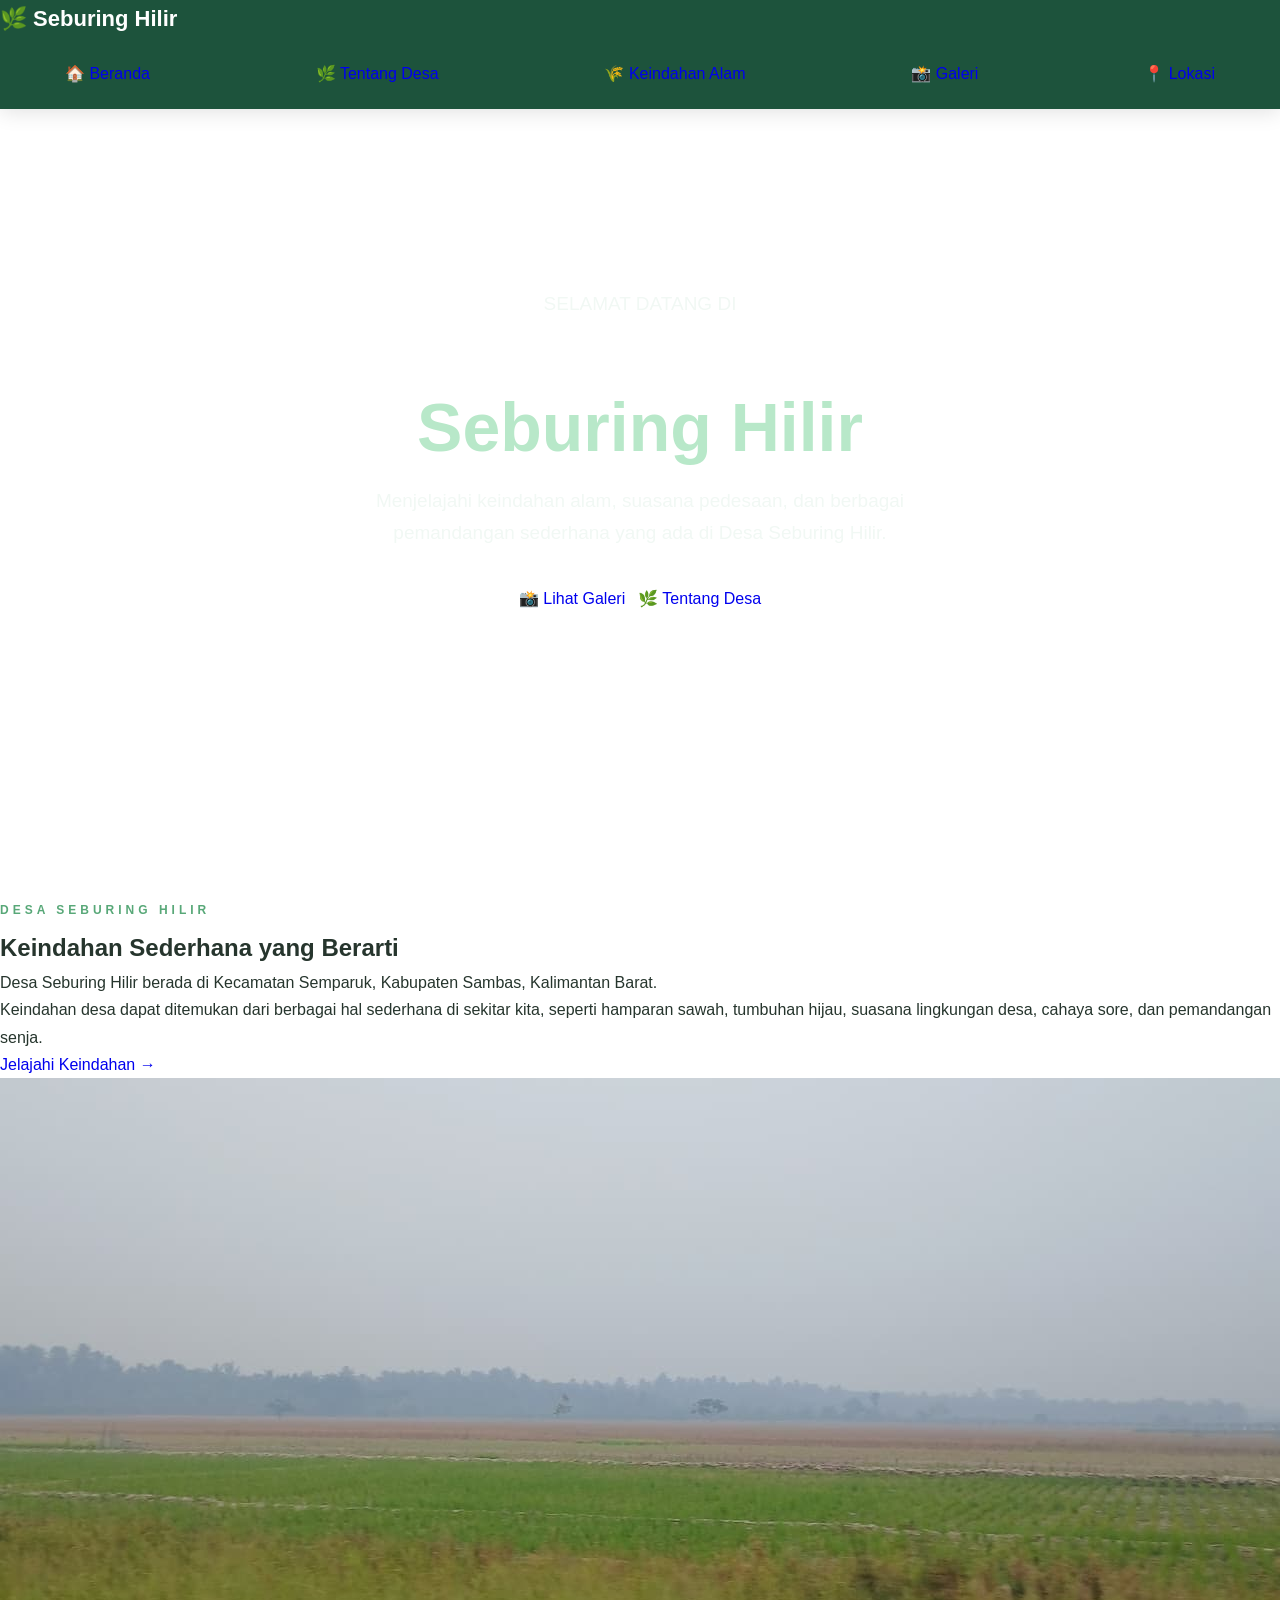
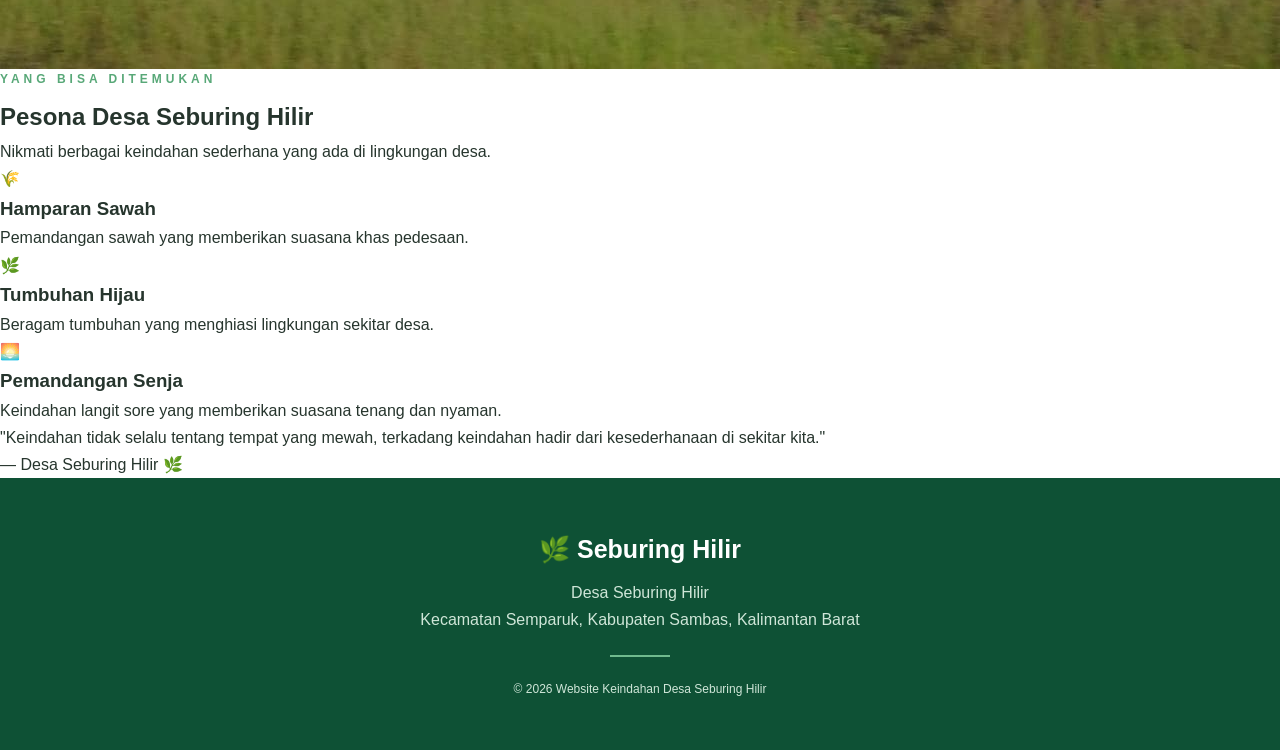
==== index.html @ 6e2d2d9e "websitedesa" ====
<!DOCTYPE html>
<html lang="id">
<head>
    <meta charset="UTF-8">
    <meta name="viewport" content="width=device-width, initial-scale=1.0">

    <title>Desa Seburing Hilir | Keindahan Desa</title>

    <!-- Menghubungkan CSS -->
    <link rel="stylesheet" href="style.css">
</head>

<body>

    <!-- ================= HEADER ================= -->
    <header class="header">

        <div class="logo">
            🌿 Seburing Hilir
        </div>

        <nav class="navbar">

            <a href="index.html" class="active">
                🏠 Beranda
            </a>

            <a href="tentang.html">
                🌿 Tentang Desa
            </a>

            <a href="alam.html">
                🌾 Keindahan Alam
            </a>

            <a href="galeri.html">
                📸 Galeri
            </a>

            <a href="lokasi.html">
                📍 Lokasi
            </a>

        </nav>

    </header>


    <!-- ================= HERO ================= -->
    <section class="hero">

        <div class="hero-content">

            <p class="hero-small">
                SELAMAT DATANG DI
            </p>

            <h1>
                Desa <span>Seburing Hilir</span>
            </h1>

            <p class="hero-description">
                Menjelajahi keindahan alam, suasana pedesaan,
                dan berbagai pemandangan sederhana yang ada
                di Desa Seburing Hilir.
            </p>

            <div class="hero-buttons">

                <a href="galeri.html" class="button">
                    📸 Lihat Galeri
                </a>

                <a href="tentang.html" class="button button-outline">
                    🌿 Tentang Desa
                </a>

            </div>

        </div>

    </section>


    <!-- ================= SAMBUTAN ================= -->
    <section class="intro">

        <div class="intro-text">

            <p class="small-title">
                DESA SEBURING HILIR
            </p>

            <h2>
                Keindahan Sederhana
                yang Berarti
            </h2>

            <p>
                Desa Seburing Hilir berada di Kecamatan Semparuk,
                Kabupaten Sambas, Kalimantan Barat.
            </p>

            <p>
                Keindahan desa dapat ditemukan dari berbagai
                hal sederhana di sekitar kita, seperti hamparan
                sawah, tumbuhan hijau, suasana lingkungan desa,
                cahaya sore, dan pemandangan senja.
            </p>

            <a href="alam.html" class="button green">
                Jelajahi Keindahan →
            </a>

        </div>


        <div class="intro-image">

            <img
                src="sawah.jpg"
                alt="Hamparan sawah Desa Seburing Hilir"
            >

        </div>

    </section>


    <!-- ================= KEUNGGULAN ================= -->
    <section class="features">

        <div class="section-title">

            <p class="small-title">
                YANG BISA DITEMUKAN
            </p>

            <h2>
                Pesona Desa Seburing Hilir
            </h2>

            <p>
                Nikmati berbagai keindahan sederhana
                yang ada di lingkungan desa.
            </p>

        </div>


        <div class="feature-container">

            <!-- Card 1 -->
            <div class="feature-card">

                <div class="feature-icon">
                    🌾
                </div>

                <h3>
                    Hamparan Sawah
                </h3>

                <p>
                    Pemandangan sawah yang memberikan
                    suasana khas pedesaan.
                </p>

            </div>


            <!-- Card 2 -->
            <div class="feature-card">

                <div class="feature-icon">
                    🌿
                </div>

                <h3>
                    Tumbuhan Hijau
                </h3>

                <p>
                    Beragam tumbuhan yang menghiasi
                    lingkungan sekitar desa.
                </p>

            </div>


            <!-- Card 3 -->
            <div class="feature-card">

                <div class="feature-icon">
                    🌅
                </div>

                <h3>
                    Pemandangan Senja
                </h3>

                <p>
                    Keindahan langit sore yang memberikan
                    suasana tenang dan nyaman.
                </p>

            </div>

        </div>

    </section>


    <!-- ================= AJAKAN ================= -->
    <section class="quote">

        <div class="quote-content">

            <p>
                "Keindahan tidak selalu tentang tempat yang
                mewah, terkadang keindahan hadir dari
                kesederhanaan di sekitar kita."
            </p>

            <span>
                — Desa Seburing Hilir 🌿
            </span>

        </div>

    </section>


    <!-- ================= FOOTER ================= -->
    <footer class="footer">

        <div class="footer-logo">
            🌿 Seburing Hilir
        </div>

        <p>
            Desa Seburing Hilir
        </p>

        <p>
            Kecamatan Semparuk, Kabupaten Sambas,
            Kalimantan Barat
        </p>

        <div class="footer-line"></div>

        <p class="copyright">
            © 2026 Website Keindahan Desa Seburing Hilir
        </p>

    </footer>


    <!-- Menghubungkan JavaScript -->
    <script src="script.js"></script>

</body>
</html>
---- style.css ----
/* =====================================================
   RESET
===================================================== */

* {
    margin: 0;
    padding: 0;
    box-sizing: border-box;
    scroll-behavior: smooth;
}


body {
    font-family:
        Arial,
        Helvetica,
        sans-serif;

    color: #26352d;

    background: #ffffff;

    line-height: 1.7;
}


img {
    display: block;
    width: 100%;
}


a {
    text-decoration: none;
}


button {
    font-family: inherit;
}


/* =====================================================
   NAVBAR
===================================================== */

header {
    position: fixed;

    top: 0;
    left: 0;

    width: 100%;

    z-index: 1000;

    background:
        rgba(15, 73, 48, 0.94);

    backdrop-filter: blur(10px);

    box-shadow:
        0 3px 20px rgba(0, 0, 0, 0.12);
}


.navbar {
    max-width: 1200px;

    margin: auto;

    min-height: 72px;

    padding: 10px 25px;

    display: flex;

    align-items: center;

    justify-content: space-between;

    gap: 20px;
}


.logo {
    color: white;

    font-size: 22px;

    font-weight: bold;

    white-space: nowrap;
}


.nav-menu {
    list-style: none;

    display: flex;

    align-items: center;

    justify-content: center;

    gap: 3px;
}


.nav-menu a {
    display: block;

    color: white;

    padding: 9px 11px;

    border-radius: 25px;

    font-size: 13px;

    font-weight: bold;

    transition: 0.3s;
}


.nav-menu a:hover {
    background:
        rgba(255, 255, 255, 0.14);

    color: #c9f5d8;

    transform: translateY(-2px);
}


.menu-toggle {
    display: none;

    border: none;

    background: transparent;

    color: white;

    font-size: 28px;

    cursor: pointer;
}


/* =====================================================
   HERO
===================================================== */

.hero {
    min-height: 100vh;

    position: relative;

    display: flex;

    align-items: center;

    justify-content: center;

    text-align: center;

    color: white;

    background-image:
        url("images/sawah.jpg");

    background-size: cover;

    background-position: center;
}


.hero-overlay {
    position: absolute;

    inset: 0;

    background:
        linear-gradient(
            135deg,
            rgba(4, 49, 31, 0.68),
            rgba(8, 70, 45, 0.32),
            rgba(0, 0, 0, 0.55)
        );
}


.hero-content {
    position: relative;

    z-index: 2;

    max-width: 850px;

    padding: 30px;
}


.welcome-badge {
    display: inline-block;

    padding: 8px 18px;

    border: 1px solid
        rgba(255,255,255,0.45);

    border-radius: 30px;

    background:
        rgba(255,255,255,0.1);

    backdrop-filter: blur(5px);

    letter-spacing: 3px;

    font-size: 12px;

    margin-bottom: 20px;
}


.hero h1 {
    font-size: 68px;

    line-height: 1.05;

    margin-bottom: 22px;
}


.hero h1 span {
    display: block;

    color: #b8e8c9;
}


.hero-content > p {
    max-width: 650px;

    margin: auto;

    font-size: 19px;

    color: #f1f8f4;
}


.hero-buttons {
    margin-top: 35px;

    display: flex;

    justify-content: center;

    gap: 13px;

    flex-wrap: wrap;
}


.main-button,
.outline-button {
    padding: 14px 25px;

    border-radius: 30px;

    font-weight: bold;

    transition: 0.3s;
}


.main-button {
    background: white;

    color: #176b45;
}


.outline-button {
    color: white;

    border: 1px solid
        rgba(255,255,255,0.7);
}


.main-button:hover,
.outline-button:hover {
    transform: translateY(-4px);

    box-shadow:
        0 10px 25px
        rgba(0,0,0,0.2);
}


.outline-button:hover {
    background:
        rgba(255,255,255,0.13);
}


.scroll-down {
    position: absolute;

    bottom: 25px;

    left: 50%;

    transform: translateX(-50%);

    z-index: 2;

    display: flex;

    flex-direction: column;

    align-items: center;

    gap: 3px;

    font-size: 12px;

    opacity: 0.8;
}


/* =====================================================
   SECTION
===================================================== */

.section {
    max-width: 1150px;

    margin: auto;

    padding: 100px 25px;
}


.section-heading {
    text-align: center;

    margin-bottom: 55px;
}


.small-title {
    color: #58a878;

    font-size: 12px;

    font-weight: bold;

    letter-spacing: 4px;

    margin-bottom: 8px;
}


.section-heading h2 {
    color: #176b45;

    font-size: 38px;

    line-height: 1.25;
}


.line {
    width: 65px;

    height: 4px;

    margin: 17px auto 0;

    border-radius: 20px;

    background:
        linear-gradient(
            90deg,
            #176b45,
            #7bc999
        );
}


/* =====================================================
   TENTANG
===================================================== */

.about-container {
    display: grid;

    grid-template-columns: 1fr 1fr;

    gap: 60px;

    align-items: center;
}


.about-photo {
    position: relative;

    overflow: hidden;

    border-radius: 25px;

    box-shadow:
        0 20px 45px
        rgba(0,0,0,0.13);
}


.about-photo img {
    height: 430px;

    object-fit: cover;

    transition: 0.6s;
}


.about-photo:hover img {
    transform: scale(1.05);
}


.photo-label {
    position: absolute;

    bottom: 18px;

    left: 18px;

    right: 18px;

    display: flex;

    align-items: center;

    gap: 12px;

    padding: 13px 17px;

    color: white;

    background:
        rgba(15, 73, 48, 0.85);

    backdrop-filter: blur(8px);

    border-radius: 15px;
}


.photo-label span {
    font-size: 25px;
}


.photo-label strong,
.photo-label small {
    display: block;
}


.photo-label small {
    opacity: 0.75;

    font-size: 12px;
}


.number {
    color: #76b991;

    font-size: 13px;

    letter-spacing: 3px;

    font-weight: bold;
}


.about-text h3 {
    color: #176b45;

    font-size: 30px;

    margin: 7px 0 17px;
}


.about-text > p {
    color: #59665e;

    margin-bottom: 14px;
}


.about-stats {
    display: flex;

    gap: 12px;

    margin-top: 25px;
}


.stat {
    flex: 1;

    padding: 17px 10px;

    text-align: center;

    background: #eef8f1;

    border-radius: 15px;
}


.stat strong {
    display: block;

    font-size: 25px;
}


.stat span {
    color: #176b45;

    font-size: 12px;

    font-weight: bold;
}


/* =====================================================
   ALAM
===================================================== */

.nature-section {
    max-width: none;

    background:
        linear-gradient(
            180deg,
            #f2f9f4,
            #eaf5ee
        );
}


.nature-section .section-heading,
.nature-grid {
    max-width: 1150px;

    margin-left: auto;

    margin-right: auto;
}


.nature-grid {
    display: grid;

    grid-template-columns:
        repeat(3, 1fr);

    gap: 25px;
}


.nature-card {
    overflow: hidden;

    background: white;

    border-radius: 22px;

    box-shadow:
        0 10px 30px
        rgba(0,0,0,0.07);

    transition: 0.35s;
}


.nature-card:hover {
    transform: translateY(-8px);

    box-shadow:
        0 18px 35px
        rgba(0,0,0,0.12);
}


.nature-image {
    height: 270px;

    position: relative;

    overflow: hidden;
}


.nature-image img {
    height: 100%;

    object-fit: cover;

    transition: 0.6s;
}


.nature-card:hover
.nature-image img {
    transform: scale(1.08);
}


.card-number {
    position: absolute;

    top: 15px;

    right: 15px;

    width: 42px;

    height: 42px;

    display: flex;

    align-items: center;

    justify-content: center;

    border-radius: 50%;

    color: #176b45;

    background:
        rgba(255,255,255,0.92);

    font-size: 12px;

    font-weight: bold;
}


.nature-content {
    padding: 23px;
}


.nature-content > span {
    color: #6bad83;

    font-size: 11px;

    font-weight: bold;

    letter-spacing: 2px;
}


.nature-content h3 {
    color: #176b45;

    font-size: 22px;

    margin: 4px 0 8px;
}


.nature-content p {
    color: #647169;

    font-size: 14px;
}


/* =====================================================
   KEHIDUPAN
===================================================== */

.life-container {
    display: grid;

    grid-template-columns: 1fr 1fr;

    gap: 60px;

    align-items: center;
}


.life-text h3 {
    color: #176b45;

    font-size: 30px;

    margin: 7px 0 17px;
}


.life-text > p {
    color: #59665e;

    margin-bottom: 14px;
}


.life-photo {
    position: relative;

    overflow: hidden;

    border-radius: 25px;

    box-shadow:
        0 20px 45px
        rgba(0,0,0,0.13);
}


.life-photo img {
    height: 440px;

    object-fit: cover;

    transition: 0.6s;
}


.life-photo:hover img {
    transform: scale(1.05);
}


.life-photo-caption {
    position: absolute;

    bottom: 15px;

    left: 15px;

    right: 15px;

    display: flex;

    align-items: center;

    gap: 10px;

    padding: 13px;

    color: white;

    background:
        rgba(10,55,36,0.84);

    backdrop-filter: blur(7px);

    border-radius: 15px;
}


.life-photo-caption span {
    font-size: 24px;
}


.life-photo-caption strong,
.life-photo-caption small {
    display: block;
}


.life-photo-caption small {
    font-size: 11px;

    opacity: 0.75;
}


.quote-box {
    display: flex;

    gap: 13px;

    margin-top: 27px;

    padding: 20px;

    background: #eef8f1;

    border-left: 5px solid #55a376;

    border-radius: 12px;
}


.quote-icon {
    color: #55a376;

    font-size: 45px;

    line-height: 0.7;
}


.quote-box p {
    font-style: italic;

    color: #536159;
}


/* =====================================================
   GALERI
===================================================== */

.gallery-section {
    max-width: none;

    background: #f7faf8;
}


.gallery-section .section-heading,
.gallery-grid,
.gallery-intro,
.gallery-hint {
    max-width: 1150px;

    margin-left: auto;

    margin-right: auto;
}


.gallery-intro {
    max-width: 650px;

    margin-top: -25px;

    margin-bottom: 38px;

    text-align: center;

    color: #68746d;
}


.gallery-grid {
    display: grid;

    grid-template-columns:
        repeat(4, 1fr);

    grid-template-rows:
        260px 260px;

    gap: 14px;
}


.gallery-item {
    position: relative;

    overflow: hidden;

    border-radius: 18px;

    cursor: pointer;

    background: #ddd;
}


.gallery-main {
    grid-column: span 2;

    grid-row: span 2;
}


.gallery-wide {
    grid-column: span 2;
}


.gallery-item img {
    width: 100%;

    height: 100%;

    object-fit: cover;

    transition: 0.6s;
}


.gallery-item:hover img {
    transform: scale(1.08);
}


.gallery-overlay {
    position: absolute;

    inset: 0;

    padding: 20px;

    display: flex;

    align-items: flex-end;

    justify-content: space-between;

    color: white;

    background:
        linear-gradient(
            transparent 35%,
            rgba(0,0,0,0.78)
        );
}


.gallery-overlay span {
    font-size: 11px;

    letter-spacing: 3px;
}


.gallery-overlay h3 {
    font-size: 20px;

    margin: 2px 0;
}


.gallery-overlay p {
    font-size: 11px;

    opacity: 0.8;
}


.gallery-overlay button {
    width: 43px;

    height: 43px;

    border: none;

    border-radius: 50%;

    color: #176b45;

    background: white;

    font-size: 22px;

    cursor: pointer;

    transition: 0.3s;
}


.gallery-item:hover
.gallery-overlay button {
    transform: rotate(45deg);
}


.gallery-hint {
    margin-top: 20px;

    text-align: center;

    color: #758078;

    font-size: 12px;
}


/* =====================================================
   MODAL GALERI
===================================================== */

.modal {
    position: fixed;

    inset: 0;

    z-index: 3000;

    display: none;

    align-items: center;

    justify-content: center;

    padding: 25px;

    background:
        rgba(0,0,0,0.92);
}


.modal.show {
    display: flex;
}


.modal-inner {
    width: 90%;

    max-width: 900px;

    text-align: center;
}


.modal-inner img {
    width: auto;

    max-width: 100%;

    max-height: 70vh;

    margin: auto;

    object-fit: contain;

    border-radius: 10px;
}


.modal-info {
    color: white;

    margin-top: 15px;
}


.modal-info > span {
    color: #82c59d;

    font-size: 11px;

    letter-spacing: 4px;
}


.modal-info h3 {
    font-size: 24px;

    margin: 3px 0;
}


.modal-info p {
    color: #c7c7c7;

    font-size: 13px;
}


.modal-close,
.modal-arrow {
    position: absolute;

    border: none;

    color: white;

    background:
        rgba(255,255,255,0.12);

    cursor: pointer;

    transition: 0.3s;
}


.modal-close:hover,
.modal-arrow:hover {
    background:
        rgba(255,255,255,0.25);
}


.modal-close {
    top: 20px;

    right: 25px;

    width: 45px;

    height: 45px;

    border-radius: 50%;

    font-size: 30px;
}


.modal-arrow {
    top: 50%;

    transform: translateY(-50%);

    width: 52px;

    height: 52px;

    border-radius: 50%;

    font-size: 40px;
}


.modal-left {
    left: 25px;
}


.modal-right {
    right: 25px;
}


/* =====================================================
   LOKASI
===================================================== */

.location-section {
    max-width: none;

    background:
        linear-gradient(
            135deg,
            #edf8f1,
            #e4f3ea
        );
}


.location-section .section-heading {
    max-width: 1150px;

    margin-left: auto;

    margin-right: auto;
}


.location-container {
    max-width: 1150px;

    margin: auto;

    display: grid;

    grid-template-columns:
        0.85fr 1.15fr;

    gap: 25px;

    padding: 25px;

    background: white;

    border-radius: 25px;

    box-shadow:
        0 15px 40px
        rgba(0,0,0,0.08);
}


.location-info {
    padding: 25px;

    display: flex;

    flex-direction: column;

    justify-content: center;
}


.location-icon {
    width: 65px;

    height: 65px;

    display: flex;

    align-items: center;

    justify-content: center;

    background: #e2f4e9;

    border-radius: 50%;

    font-size: 30px;

    margin-bottom: 18px;
}


.location-label {
    color: #6aab82;

    font-size: 11px;

    letter-spacing: 3px;

    font-weight: bold;
}


.location-info h3 {
    color: #176b45;

    font-size: 30px;

    margin: 5px 0 10px;
}


.location-info > p {
    color: #5d6962;

    margin-bottom: 20px;
}


.address-box {
    padding: 17px;

    background: #f4faf6;

    border-radius: 13px;

    margin-bottom: 20px;
}


.address-box > div {
    margin-bottom: 10px;
}


.address-box > div:last-child {
    margin-bottom: 0;
}


.address-box strong {
    color: #176b45;

    font-size: 13px;
}


.address-box p {
    font-size: 13px;

    color: #626e66;
}


.map-button {
    display: inline-block;

    width: fit-content;

    padding: 13px 22px;

    border-radius: 28px;

    color: white;

    background: #176b45;

    font-weight: bold;

    transition: 0.3s;
}


.map-button:hover {
    background: #23804e;

    transform: translateY(-3px);

    box-shadow:
        0 8px 18px
        rgba(23,107,69,0.2);
}


.map {
    min-height: 430px;

    overflow: hidden;

    border-radius: 18px;
}


.map iframe {
    width: 100%;

    height: 100%;

    min-height: 430px;

    border: 0;
}


/* =====================================================
   FOOTER
===================================================== */

footer {
    padding: 50px 25px;

    text-align: center;

    color: white;

    background: #0e5135;
}


.footer-logo {
    font-size: 25px;

    font-weight: bold;

    margin-bottom: 8px;
}


footer > p {
    color: #cfe6d8;
}


.footer-line {
    width: 60px;

    height: 2px;

    margin: 22px auto;

    background: #70ba8e;
}


.footer-location {
    color: #cfe6d8;

    font-size: 13px;

    margin-bottom: 12px;
}


.copyright {
    font-size: 12px;
}


.school {
    font-size: 11px;

    margin-top: 3px;
}


/* =====================================================
   BACK TO TOP
===================================================== */

#topButton {
    position: fixed;

    right: 20px;

    bottom: 20px;

    z-index: 900;

    width: 45px;

    height: 45px;

    border: none;

    border-radius: 50%;

    color: white;

    background: #176b45;

    font-size: 22px;

    cursor: pointer;

    opacity: 0;

    visibility: hidden;

    transform: translateY(20px);

    transition: 0.3s;

    box-shadow:
        0 5px 15px
        rgba(0,0,0,0.2);
}


#topButton.show {
    opacity: 1;

    visibility: visible;

    transform: translateY(0);
}


#topButton:hover {
    transform: translateY(-4px);
}


/* =====================================================
   RESPONSIVE TABLET
===================================================== */

@media (max-width: 1000px) {

    .nav-menu a {
        font-size: 11px;

        padding: 8px 7px;
    }


    .hero h1 {
        font-size: 55px;
    }


    .gallery-grid {
        grid-template-columns:
            repeat(2, 1fr);

        grid-template-rows:
            repeat(3, 250px);
    }


    .gallery-main {
        grid-column: span 2;

        grid-row: span 1;
    }


    .gallery-wide {
        grid-column: span 2;
    }

}


/* =====================================================
   RESPONSIVE HP
===================================================== */

@media (max-width: 760px) {

    header {
        position: fixed;
    }


    .navbar {
        min-height: 65px;

        padding: 10px 18px;
    }


    .logo {
        font-size: 19px;
    }


    .menu-toggle {
        display: block;
    }


    .nav-menu {
        position: absolute;

        top: 65px;

        left: 0;

        width: 100%;

        display: none;

        flex-direction: column;

        align-items: stretch;

        padding: 10px 15px 15px;

        background:
            rgba(15,73,48,0.98);
    }


    .nav-menu.active {
        display: flex;
    }


    .nav-menu a {
        text-align: center;

        padding: 11px;
    }


    .hero {
        min-height: 90vh;
    }


    .hero h1 {
        font-size: 43px;
    }


    .hero-content > p {
        font-size: 16px;
    }


    .section {
        padding: 75px 18px;
    }


    .section-heading h2 {
        font-size: 29px;
    }


    .about-container,
    .life-container {
        grid-template-columns: 1fr;

        gap: 30px;
    }


    .about-photo img {
        height: 330px;
    }


    .life-photo img {
        height: 350px;
    }


    .nature-grid {
        grid-template-columns: 1fr;
    }


    .gallery-grid {
        grid-template-columns: 1fr;

        grid-template-rows:
            repeat(5, 280px);
    }


    .gallery-main,
    .gallery-wide {
        grid-column: span 1;

        grid-row: span 1;
    }


    .location-container {
        grid-template-columns: 1fr;

        padding: 15px;
    }


    .location-info {
        padding: 15px;
    }


    .map,
    .map iframe {
        min-height: 320px;
    }


    .modal-arrow {
        width: 43px;

        height: 43px;

        font-size: 32px;
    }


    .modal-left {
        left: 8px;
    }


    .modal-right {
        right: 8px;
    }


    .modal-inner {
        width: 82%;
    }


    .about-stats {
        flex-direction: column;
    }

}


/* =====================================================
   HP KECIL
===================================================== */

@media (max-width: 450px) {

    .hero h1 {
        font-size: 36px;
    }


    .welcome-badge {
        font-size: 10px;

        letter-spacing: 2px;
    }


    .hero-buttons {
        flex-direction: column;

        align-items: center;
    }


    .main-button,
    .outline-button {
        width: 220px;
    }


    .gallery-grid {
        grid-template-rows:
            repeat(5, 250px);
    }

}
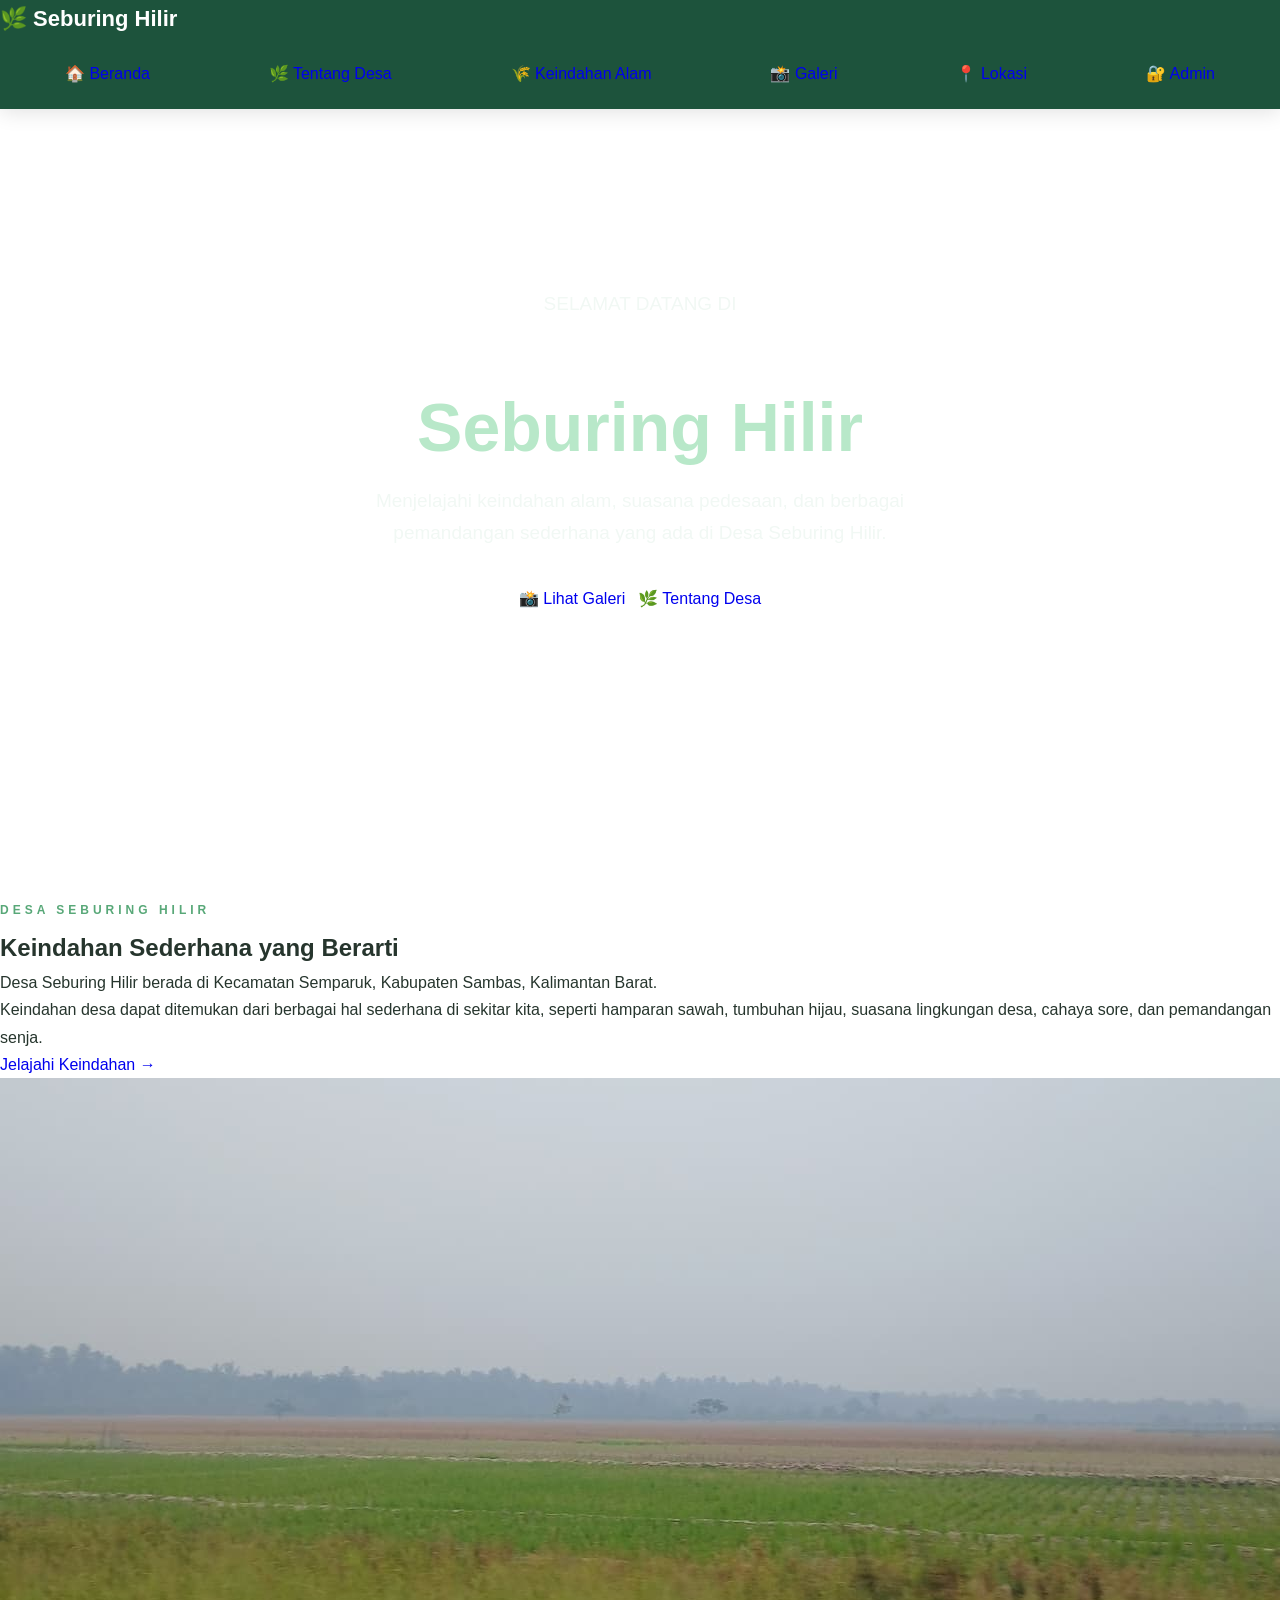
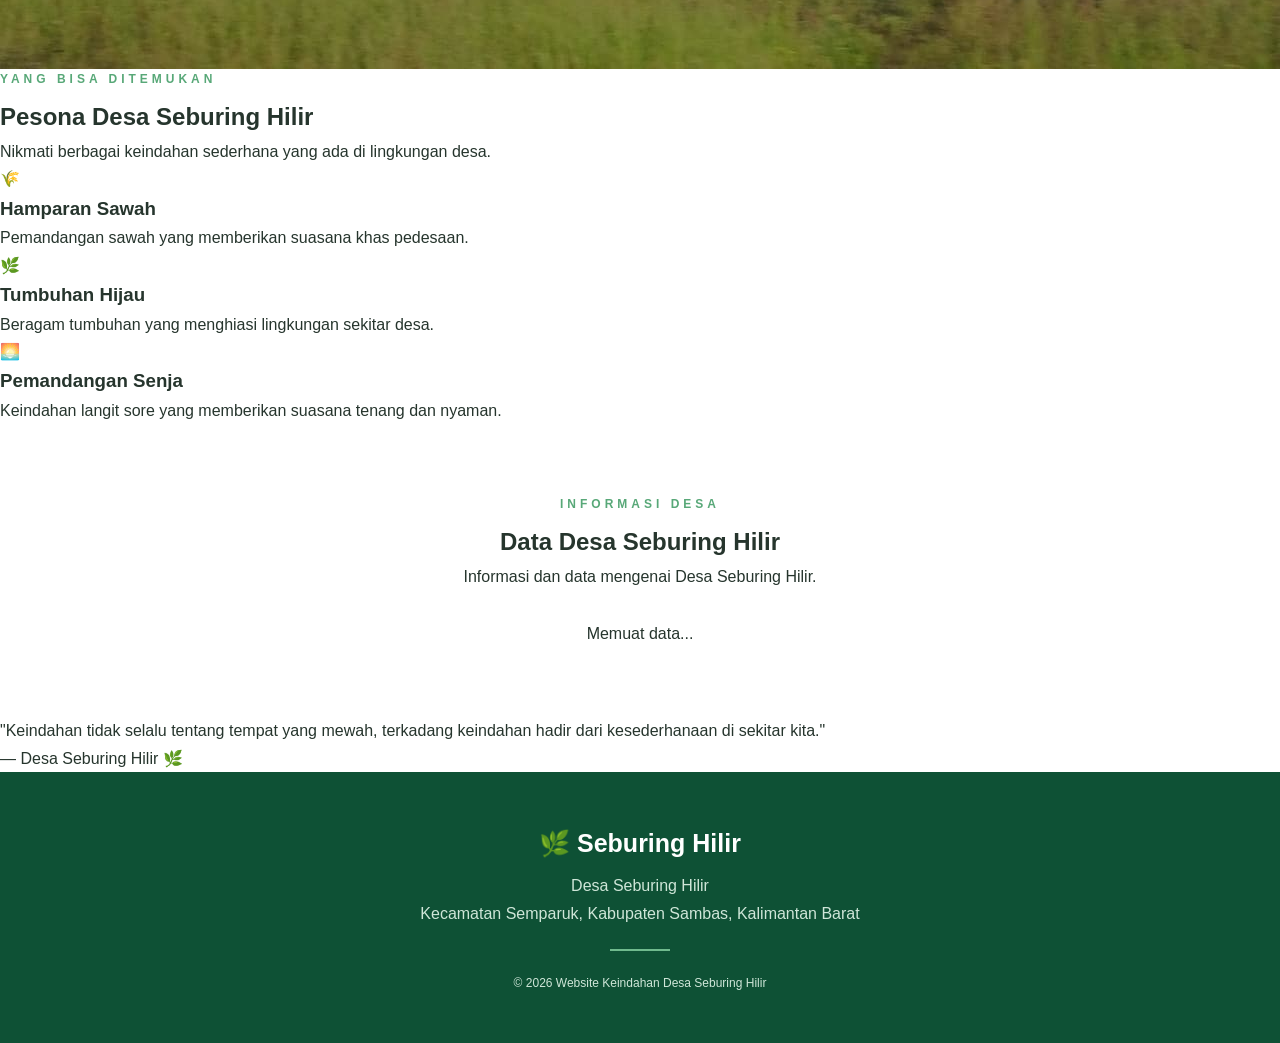
==== commit 2f61f649: "Refactor index.html structure and add admin link" ====
--- a/index.html
+++ b/index.html
@@ -1,263 +1,290 @@
-<!DOCTYPE html>
-<html lang="id">
+<!DOCTYPE html><html lang="id">
 <head>
     <meta charset="UTF-8">
-    <meta name="viewport" content="width=device-width, initial-scale=1.0">
-
-    <title>Desa Seburing Hilir | Keindahan Desa</title>
-
-    <!-- Menghubungkan CSS -->
-    <link rel="stylesheet" href="style.css">
-</head>
-
-<body>
-
-    <!-- ================= HEADER ================= -->
-    <header class="header">
-
-        <div class="logo">
-            🌿 Seburing Hilir
-        </div>
-
-        <nav class="navbar">
-
-            <a href="index.html" class="active">
-                🏠 Beranda
+    <meta name="viewport" content="width=device-width, initial-scale=1.0"><title>Desa Seburing Hilir | Keindahan Desa</title>
+
+<!-- Menghubungkan CSS -->
+<link rel="stylesheet" href="style.css">
+
+</head><body><!-- ================= HEADER ================= -->
+<header class="header">
+
+    <div class="logo">
+        🌿 Seburing Hilir
+    </div>
+
+    <nav class="navbar">
+
+        <a href="index.html" class="active">
+            🏠 Beranda
+        </a>
+
+        <a href="tentang.html">
+            🌿 Tentang Desa
+        </a>
+
+        <a href="alam.html">
+            🌾 Keindahan Alam
+        </a>
+
+        <a href="galeri.html">
+            📸 Galeri
+        </a>
+
+        <a href="lokasi.html">
+            📍 Lokasi
+        </a>
+
+        <!-- MENU ADMIN -->
+        <a href="login.html">
+            🔐 Admin
+        </a>
+
+    </nav>
+
+</header>
+
+
+<!-- ================= HERO ================= -->
+<section class="hero">
+
+    <div class="hero-content">
+
+        <p class="hero-small">
+            SELAMAT DATANG DI
+        </p>
+
+        <h1>
+            Desa <span>Seburing Hilir</span>
+        </h1>
+
+        <p class="hero-description">
+            Menjelajahi keindahan alam, suasana pedesaan,
+            dan berbagai pemandangan sederhana yang ada
+            di Desa Seburing Hilir.
+        </p>
+
+        <div class="hero-buttons">
+
+            <a href="galeri.html" class="button">
+                📸 Lihat Galeri
             </a>
 
-            <a href="tentang.html">
+            <a href="tentang.html" class="button button-outline">
                 🌿 Tentang Desa
             </a>
 
-            <a href="alam.html">
-                🌾 Keindahan Alam
-            </a>
-
-            <a href="galeri.html">
-                📸 Galeri
-            </a>
-
-            <a href="lokasi.html">
-                📍 Lokasi
-            </a>
-
-        </nav>
-
-    </header>
-
-
-    <!-- ================= HERO ================= -->
-    <section class="hero">
-
-        <div class="hero-content">
-
-            <p class="hero-small">
-                SELAMAT DATANG DI
+        </div>
+
+    </div>
+
+</section>
+
+
+<!-- ================= SAMBUTAN ================= -->
+<section class="intro">
+
+    <div class="intro-text">
+
+        <p class="small-title">
+            DESA SEBURING HILIR
+        </p>
+
+        <h2>
+            Keindahan Sederhana
+            yang Berarti
+        </h2>
+
+        <p>
+            Desa Seburing Hilir berada di Kecamatan Semparuk,
+            Kabupaten Sambas, Kalimantan Barat.
+        </p>
+
+        <p>
+            Keindahan desa dapat ditemukan dari berbagai
+            hal sederhana di sekitar kita, seperti hamparan
+            sawah, tumbuhan hijau, suasana lingkungan desa,
+            cahaya sore, dan pemandangan senja.
+        </p>
+
+        <a href="alam.html" class="button green">
+            Jelajahi Keindahan →
+        </a>
+
+    </div>
+
+
+    <div class="intro-image">
+
+        <img
+            src="sawah.jpg"
+            alt="Hamparan sawah Desa Seburing Hilir"
+        >
+
+    </div>
+
+</section>
+
+
+<!-- ================= KEUNGGULAN ================= -->
+<section class="features">
+
+    <div class="section-title">
+
+        <p class="small-title">
+            YANG BISA DITEMUKAN
+        </p>
+
+        <h2>
+            Pesona Desa Seburing Hilir
+        </h2>
+
+        <p>
+            Nikmati berbagai keindahan sederhana
+            yang ada di lingkungan desa.
+        </p>
+
+    </div>
+
+
+    <div class="feature-container">
+
+        <!-- Card 1 -->
+        <div class="feature-card">
+
+            <div class="feature-icon">
+                🌾
+            </div>
+
+            <h3>
+                Hamparan Sawah
+            </h3>
+
+            <p>
+                Pemandangan sawah yang memberikan
+                suasana khas pedesaan.
             </p>
 
-            <h1>
-                Desa <span>Seburing Hilir</span>
-            </h1>
-
-            <p class="hero-description">
-                Menjelajahi keindahan alam, suasana pedesaan,
-                dan berbagai pemandangan sederhana yang ada
-                di Desa Seburing Hilir.
+        </div>
+
+
+        <!-- Card 2 -->
+        <div class="feature-card">
+
+            <div class="feature-icon">
+                🌿
+            </div>
+
+            <h3>
+                Tumbuhan Hijau
+            </h3>
+
+            <p>
+                Beragam tumbuhan yang menghiasi
+                lingkungan sekitar desa.
             </p>
 
-            <div class="hero-buttons">
-
-                <a href="galeri.html" class="button">
-                    📸 Lihat Galeri
-                </a>
-
-                <a href="tentang.html" class="button button-outline">
-                    🌿 Tentang Desa
-                </a>
-
+        </div>
+
+
+        <!-- Card 3 -->
+        <div class="feature-card">
+
+            <div class="feature-icon">
+                🌅
             </div>
 
-        </div>
-
-    </section>
-
-
-    <!-- ================= SAMBUTAN ================= -->
-    <section class="intro">
-
-        <div class="intro-text">
-
-            <p class="small-title">
-                DESA SEBURING HILIR
+            <h3>
+                Pemandangan Senja
+            </h3>
+
+            <p>
+                Keindahan langit sore yang memberikan
+                suasana tenang dan nyaman.
             </p>
 
-            <h2>
-                Keindahan Sederhana
-                yang Berarti
-            </h2>
-
-            <p>
-                Desa Seburing Hilir berada di Kecamatan Semparuk,
-                Kabupaten Sambas, Kalimantan Barat.
-            </p>
-
-            <p>
-                Keindahan desa dapat ditemukan dari berbagai
-                hal sederhana di sekitar kita, seperti hamparan
-                sawah, tumbuhan hijau, suasana lingkungan desa,
-                cahaya sore, dan pemandangan senja.
-            </p>
-
-            <a href="alam.html" class="button green">
-                Jelajahi Keindahan →
-            </a>
-
-        </div>
-
-
-        <div class="intro-image">
-
-            <img
-                src="sawah.jpg"
-                alt="Hamparan sawah Desa Seburing Hilir"
-            >
-
-        </div>
-
-    </section>
-
-
-    <!-- ================= KEUNGGULAN ================= -->
-    <section class="features">
-
-        <div class="section-title">
-
-            <p class="small-title">
-                YANG BISA DITEMUKAN
-            </p>
-
-            <h2>
-                Pesona Desa Seburing Hilir
-            </h2>
-
-            <p>
-                Nikmati berbagai keindahan sederhana
-                yang ada di lingkungan desa.
-            </p>
-
-        </div>
-
-
-        <div class="feature-container">
-
-            <!-- Card 1 -->
-            <div class="feature-card">
-
-                <div class="feature-icon">
-                    🌾
-                </div>
-
-                <h3>
-                    Hamparan Sawah
-                </h3>
-
-                <p>
-                    Pemandangan sawah yang memberikan
-                    suasana khas pedesaan.
-                </p>
-
-            </div>
-
-
-            <!-- Card 2 -->
-            <div class="feature-card">
-
-                <div class="feature-icon">
-                    🌿
-                </div>
-
-                <h3>
-                    Tumbuhan Hijau
-                </h3>
-
-                <p>
-                    Beragam tumbuhan yang menghiasi
-                    lingkungan sekitar desa.
-                </p>
-
-            </div>
-
-
-            <!-- Card 3 -->
-            <div class="feature-card">
-
-                <div class="feature-icon">
-                    🌅
-                </div>
-
-                <h3>
-                    Pemandangan Senja
-                </h3>
-
-                <p>
-                    Keindahan langit sore yang memberikan
-                    suasana tenang dan nyaman.
-                </p>
-
-            </div>
-
-        </div>
-
-    </section>
-
-
-    <!-- ================= AJAKAN ================= -->
-    <section class="quote">
-
-        <div class="quote-content">
-
-            <p>
-                "Keindahan tidak selalu tentang tempat yang
-                mewah, terkadang keindahan hadir dari
-                kesederhanaan di sekitar kita."
-            </p>
-
-            <span>
-                — Desa Seburing Hilir 🌿
-            </span>
-
-        </div>
-
-    </section>
-
-
-    <!-- ================= FOOTER ================= -->
-    <footer class="footer">
-
-        <div class="footer-logo">
-            🌿 Seburing Hilir
-        </div>
-
-        <p>
-            Desa Seburing Hilir
-        </p>
-
-        <p>
-            Kecamatan Semparuk, Kabupaten Sambas,
-            Kalimantan Barat
-        </p>
-
-        <div class="footer-line"></div>
-
-        <p class="copyright">
-            © 2026 Website Keindahan Desa Seburing Hilir
-        </p>
-
-    </footer>
-
-
-    <!-- Menghubungkan JavaScript -->
-    <script src="script.js"></script>
+        </div>
+
+    </div>
+
+</section>
+
+
+<!-- ================= DATABASE ================= -->
+<section class="database-section">
+
+    <div class="database-container">
+
+        <p class="small-title">
+            INFORMASI DESA
+        </p>
+
+        <h2>
+            Data Desa Seburing Hilir
+        </h2>
+
+        <p>
+            Informasi dan data mengenai Desa Seburing Hilir.
+        </p>
+
+        <div id="databaseData">
+            Memuat data...
+        </div>
+
+    </div>
+
+</section>
+
+
+<!-- ================= AJAKAN ================= -->
+<section class="quote">
+
+    <div class="quote-content">
+
+        <p>
+            "Keindahan tidak selalu tentang tempat yang
+            mewah, terkadang keindahan hadir dari
+            kesederhanaan di sekitar kita."
+        </p>
+
+        <span>
+            — Desa Seburing Hilir 🌿
+        </span>
+
+    </div>
+
+</section>
+
+
+<!-- ================= FOOTER ================= -->
+<footer class="footer">
+
+    <div class="footer-logo">
+        🌿 Seburing Hilir
+    </div>
+
+    <p>
+        Desa Seburing Hilir
+    </p>
+
+    <p>
+        Kecamatan Semparuk, Kabupaten Sambas,
+        Kalimantan Barat
+    </p>
+
+    <div class="footer-line"></div>
+
+    <p class="copyright">
+        © 2026 Website Keindahan Desa Seburing Hilir
+    </p>
+
+</footer>
+
+
+<!-- JavaScript -->
+<!-- config.js HARUS sebelum script.js -->
+<script src="config.js"></script>
+<script src="script.js"></script>
 
 </body>
-</html>+</html>
--- a/style.css
+++ b/style.css
@@ -1712,4 +1712,252 @@
             repeat(5, 250px);
     }
 
-}+}
+
+
+/* =========================
+   LOGIN ADMIN
+========================= */
+
+.login-container {
+    min-height: 100vh;
+
+    display: flex;
+    justify-content: center;
+    align-items: center;
+
+    padding: 20px;
+}
+
+.login-box {
+    width: 100%;
+    max-width: 400px;
+
+    padding: 35px;
+
+    background: white;
+
+    border-radius: 15px;
+
+    box-shadow:
+        0 5px 25px rgba(0,0,0,.12);
+
+    text-align: center;
+}
+
+.login-box input,
+.login-box button {
+
+    width: 100%;
+
+    box-sizing: border-box;
+
+    padding: 13px;
+
+    margin-top: 12px;
+
+    border-radius: 8px;
+
+    border: 1px solid #ddd;
+}
+
+.login-box button {
+
+    cursor: pointer;
+
+    border: none;
+
+    background: #333;
+
+    color: white;
+
+    font-weight: bold;
+}
+
+
+/* =========================
+   ADMIN
+========================= */
+
+.admin-container {
+
+    max-width: 1100px;
+
+    margin: auto;
+
+    padding: 30px 20px;
+}
+
+.admin-header {
+
+    display: flex;
+
+    justify-content: space-between;
+
+    align-items: center;
+
+    gap: 20px;
+
+    margin-bottom: 30px;
+}
+
+.admin-header button,
+.admin-form button,
+.admin-data-card button {
+
+    padding: 10px 18px;
+
+    border: none;
+
+    border-radius: 8px;
+
+    cursor: pointer;
+}
+
+.admin-form {
+
+    background: white;
+
+    padding: 25px;
+
+    border-radius: 15px;
+
+    box-shadow:
+        0 5px 20px rgba(0,0,0,.08);
+
+    margin-bottom: 30px;
+}
+
+.admin-form input,
+.admin-form select,
+.admin-form textarea {
+
+    width: 100%;
+
+    box-sizing: border-box;
+
+    padding: 12px;
+
+    margin: 8px 0;
+
+    border: 1px solid #ddd;
+
+    border-radius: 8px;
+}
+
+.admin-form textarea {
+
+    min-height: 120px;
+
+    resize: vertical;
+}
+
+.database-admin {
+
+    margin-top: 30px;
+}
+
+.admin-data-card {
+
+    background: white;
+
+    padding: 20px;
+
+    margin-bottom: 20px;
+
+    border-radius: 15px;
+
+    box-shadow:
+        0 5px 20px rgba(0,0,0,.08);
+}
+
+.admin-data-card img {
+
+    width: 200px;
+
+    max-width: 100%;
+
+    border-radius: 10px;
+
+    margin: 10px 0;
+}
+
+
+/* =========================
+   DATABASE HOMEPAGE
+========================= */
+
+.database-section {
+
+    padding: 70px 20px;
+}
+
+.database-container {
+
+    max-width: 1100px;
+
+    margin: auto;
+
+    text-align: center;
+}
+
+#databaseData {
+
+    display: grid;
+
+    grid-template-columns:
+        repeat(auto-fit, minmax(250px, 1fr));
+
+    gap: 25px;
+
+    margin-top: 30px;
+}
+
+.database-card {
+
+    overflow: hidden;
+
+    background: white;
+
+    border-radius: 15px;
+
+    box-shadow:
+        0 5px 20px rgba(0,0,0,.08);
+
+    text-align: left;
+}
+
+.database-card img {
+
+    width: 100%;
+
+    height: 200px;
+
+    object-fit: cover;
+}
+
+.database-card-content {
+
+    padding: 20px;
+}
+
+.database-card-content small {
+
+    opacity: .7;
+}
+
+
+/* =========================
+   MOBILE
+========================= */
+
+@media(max-width:600px) {
+
+    .admin-header {
+
+        flex-direction: column;
+
+        align-items: flex-start;
+    }
+
+}
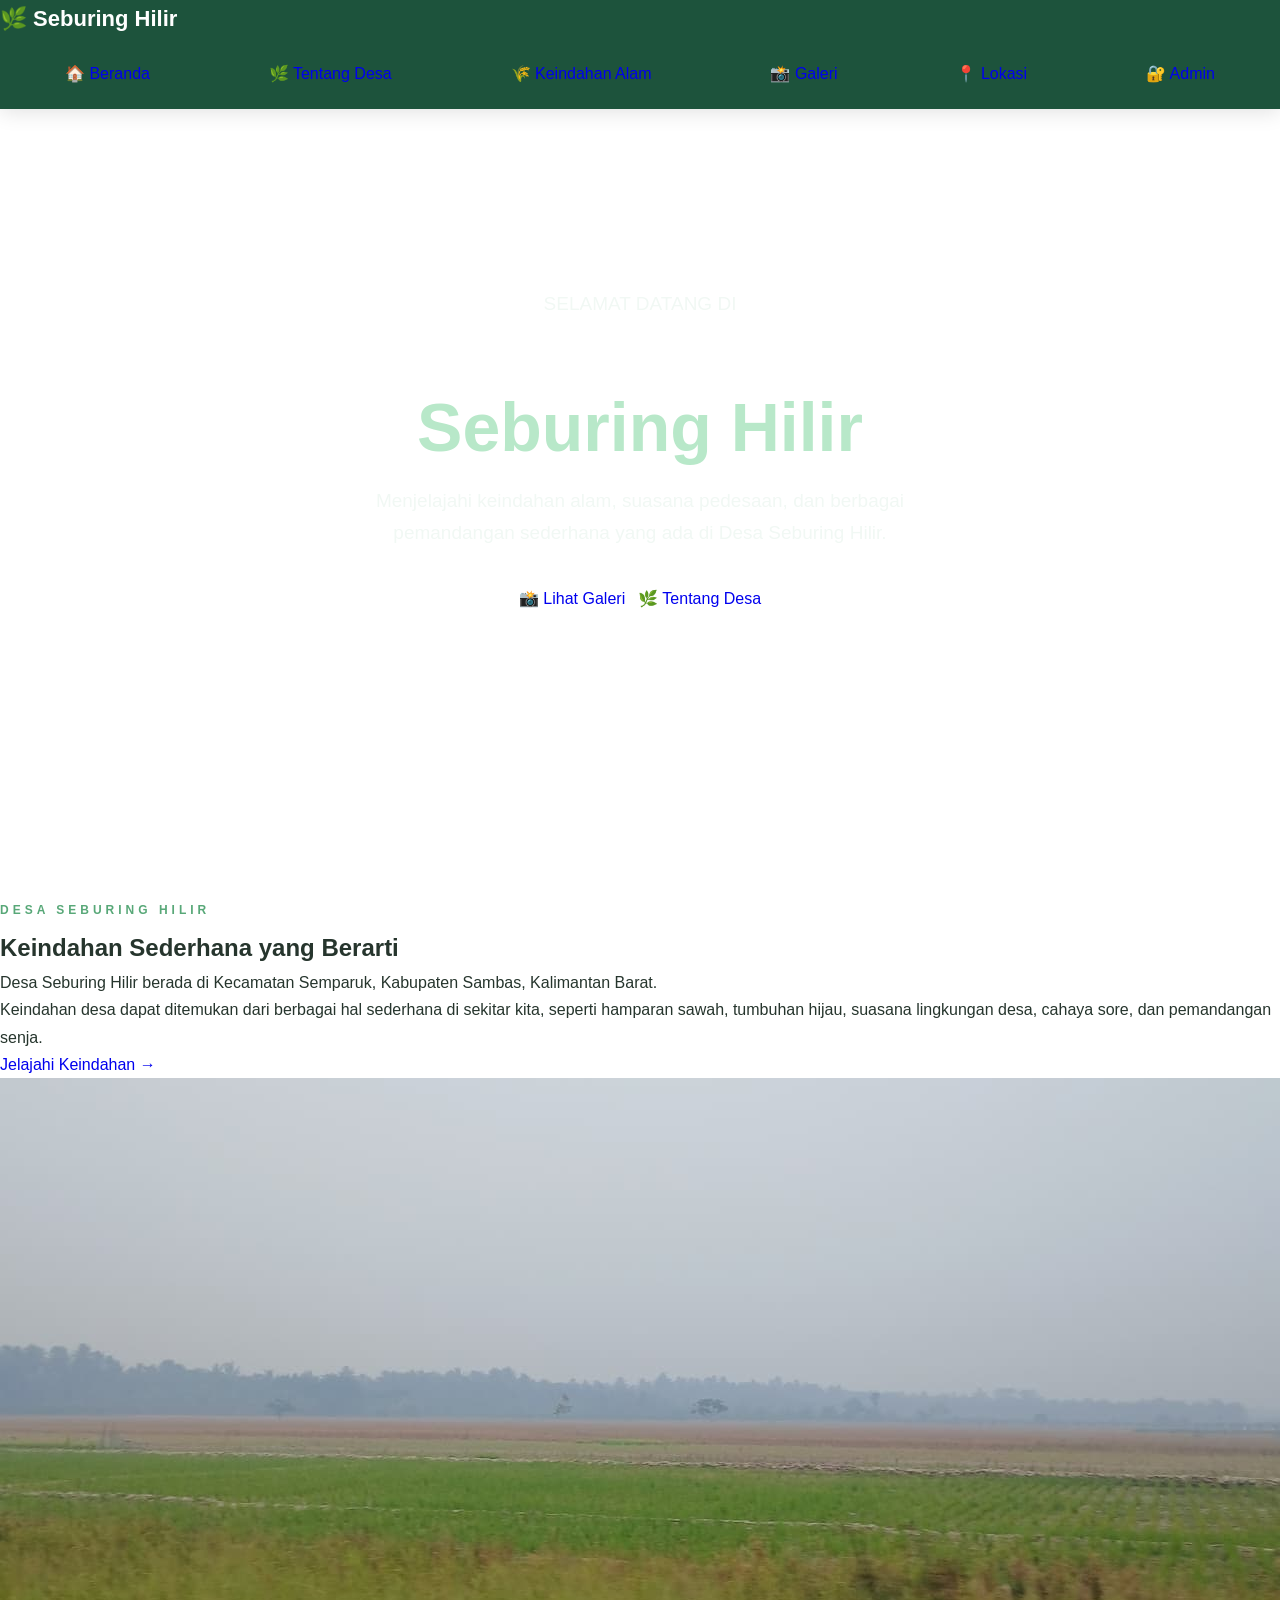
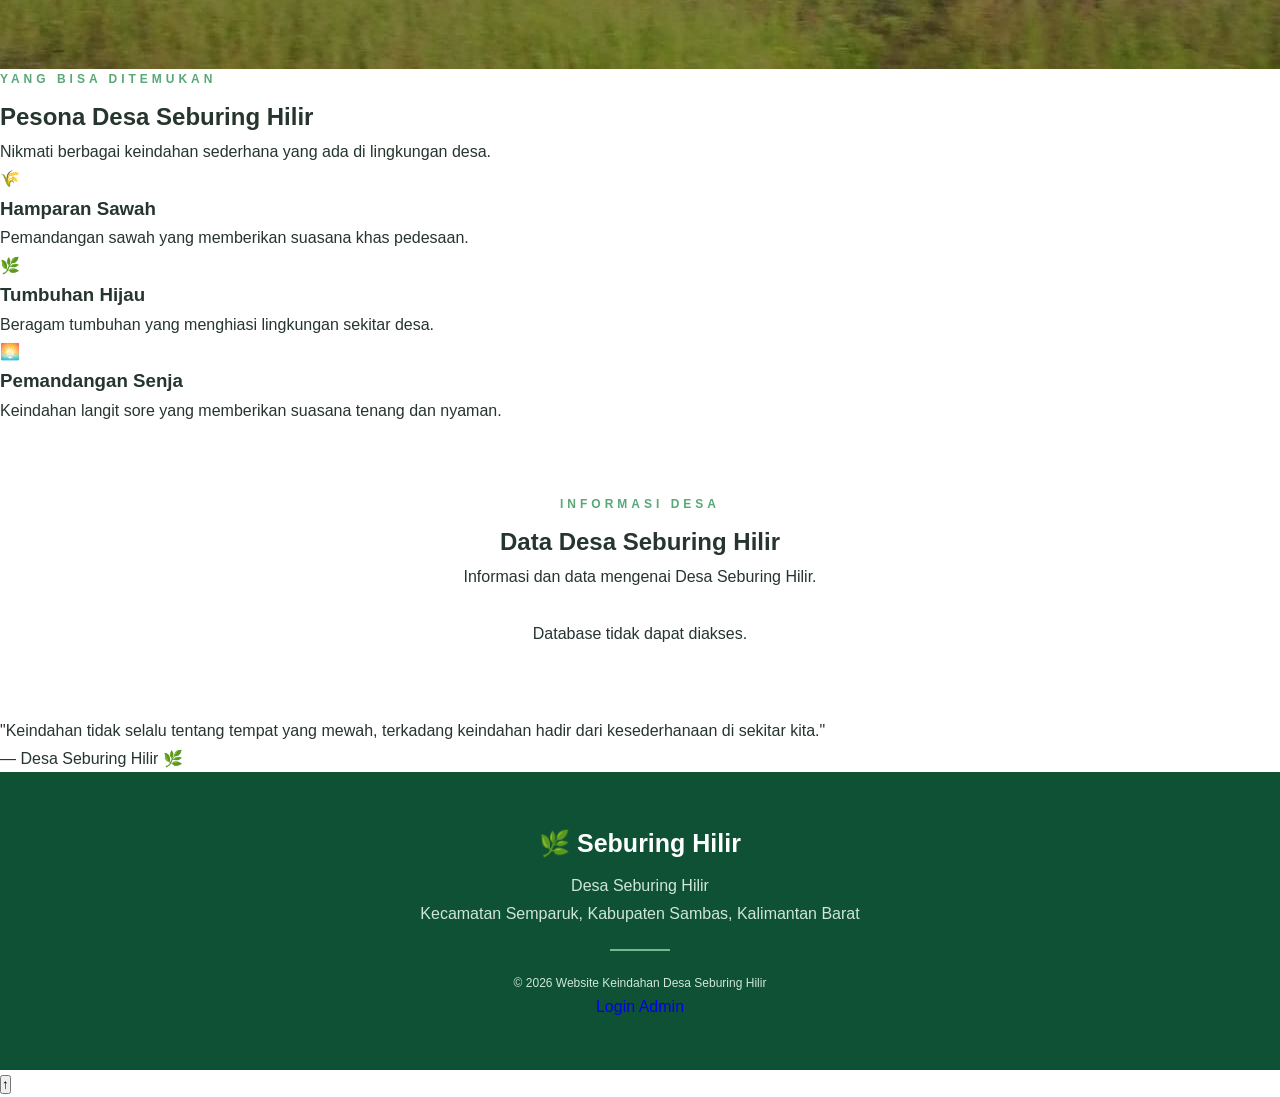
==== commit 1081dadd: "Fix HTML structure and add admin link" ====
--- a/index.html
+++ b/index.html
@@ -278,6 +278,8 @@
         © 2026 Website Keindahan Desa Seburing Hilir
     </p>
 
+    <a href="admin.html" class="admin-link">Login Admin</a>
+
 </footer>
 
 
--- a/style.css
+++ b/style.css
@@ -1961,3 +1961,73 @@
     }
 
 }
+
+
+/* =========================
+   LOGIN ADMIN
+========================= */
+
+.login-container {
+    min-height: 100vh;
+
+    display: flex;
+    align-items: center;
+    justify-content: center;
+
+    padding: 20px;
+}
+
+.login-box {
+    width: 100%;
+    max-width: 400px;
+
+    padding: 35px;
+
+    background: white;
+
+    border-radius: 15px;
+
+    box-shadow: 0 5px 25px rgba(0,0,0,.12);
+
+    text-align: center;
+}
+
+.login-box input {
+    width: 100%;
+
+    box-sizing: border-box;
+
+    padding: 13px;
+
+    margin-top: 12px;
+
+    border: 1px solid #ddd;
+
+    border-radius: 8px;
+}
+
+.login-box button {
+    width: 100%;
+
+    padding: 13px;
+
+    margin-top: 15px;
+
+    border: none;
+
+    border-radius: 8px;
+
+    background: #333;
+
+    color: white;
+
+    cursor: pointer;
+
+    font-weight: bold;
+}
+
+.login-box a {
+    display: inline-block;
+
+    margin-top: 20px;
+}
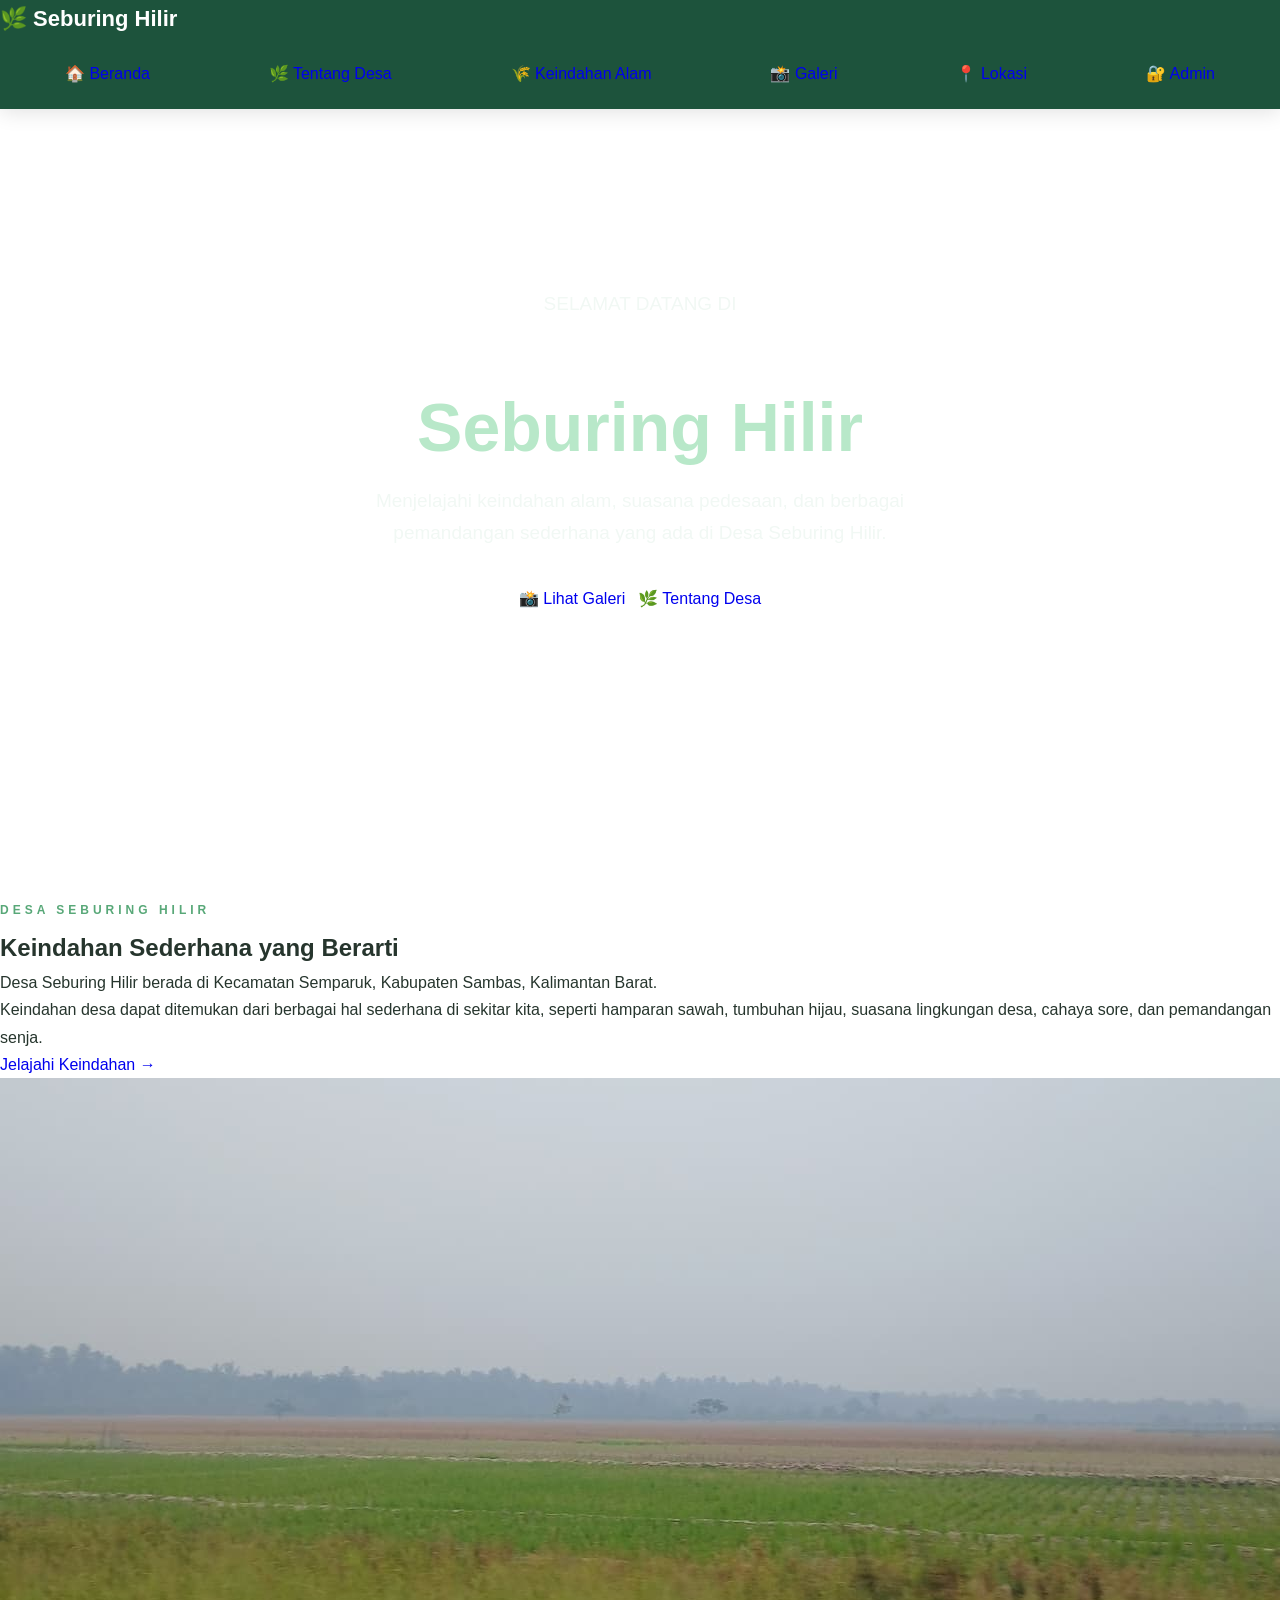
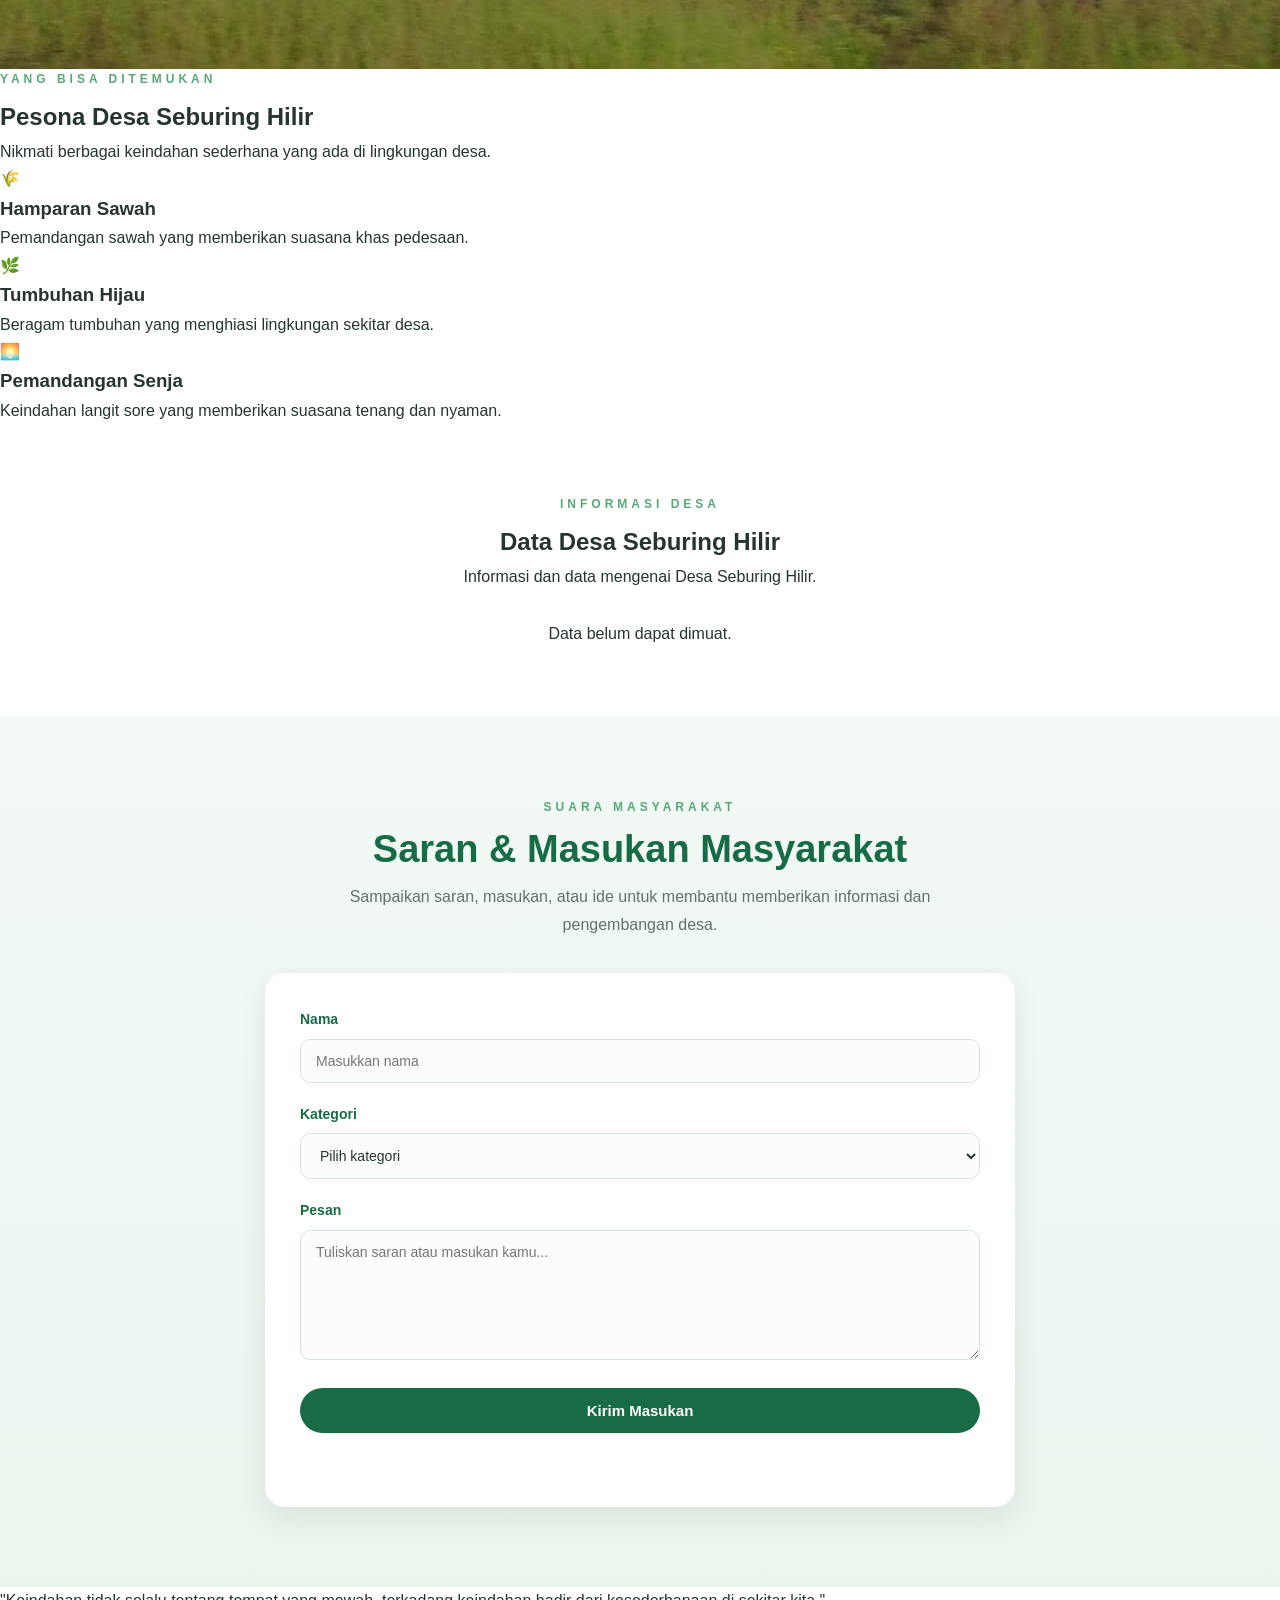
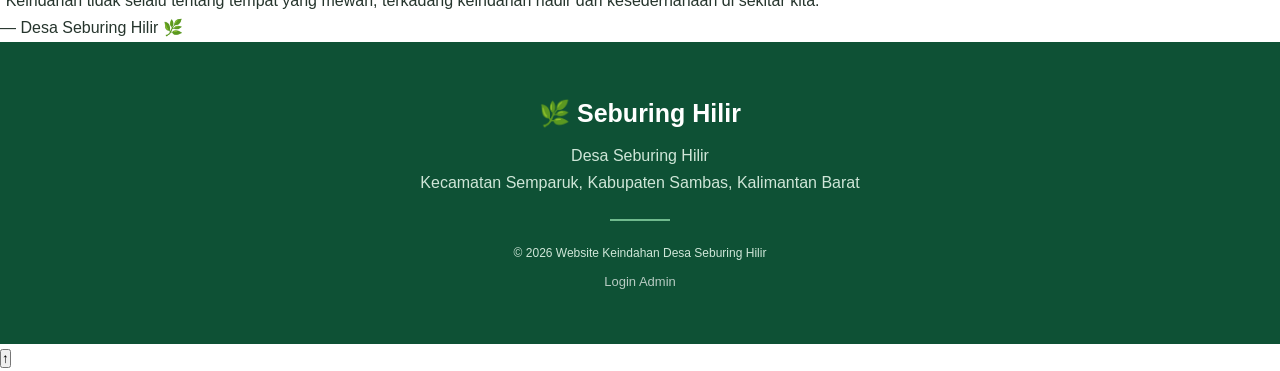
==== commit 28d66b4e: "Add community suggestion section to index.html Added a suggestion and feedback section for community" ====
--- a/index.html
+++ b/index.html
@@ -235,6 +235,83 @@
 
 </section>
 
+    <!-- ================= SARAN & MASUKAN ================= -->
+<section class="saran-section">
+
+  <div class="saran-container">
+
+    <p class="small-title">SUARA MASYARAKAT</p>
+
+    <h2>Saran & Masukan Masyarakat</h2>
+
+    <p class="saran-description">
+      Sampaikan saran, masukan, atau ide untuk membantu
+      memberikan informasi dan pengembangan desa.
+    </p>
+
+    <form id="saranForm" class="saran-form">
+
+      <div class="saran-form-group">
+        <label for="namaSaran">Nama</label>
+
+        <input
+          type="text"
+          id="namaSaran"
+          name="nama"
+          placeholder="Masukkan nama"
+          required
+        >
+      </div>
+
+
+      <div class="saran-form-group">
+        <label for="kategoriSaran">Kategori</label>
+
+        <select
+          id="kategoriSaran"
+          name="kategori"
+          required
+        >
+          <option value="">Pilih kategori</option>
+          <option value="Saran">Saran</option>
+          <option value="Masukan">Masukan</option>
+          <option value="Ide">Ide</option>
+          <option value="Lainnya">Lainnya</option>
+        </select>
+      </div>
+
+
+      <div class="saran-form-group">
+        <label for="pesanSaran">Pesan</label>
+
+        <textarea
+          id="pesanSaran"
+          name="pesan"
+          rows="5"
+          placeholder="Tuliskan saran atau masukan kamu..."
+          required
+        ></textarea>
+      </div>
+
+
+      <button
+        type="submit"
+        class="saran-button"
+      >
+        Kirim Masukan
+      </button>
+
+      <p
+        id="statusSaran"
+        class="status-saran"
+      ></p>
+
+    </form>
+
+  </div>
+
+</section>
+
 
 <!-- ================= AJAKAN ================= -->
 <section class="quote">
--- a/style.css
+++ b/style.css
@@ -2031,3 +2031,265 @@
 
     margin-top: 20px;
 }
+
+/* Login Admin */
+.admin-link {
+    display: inline-block;
+    margin-top: 8px;
+    font-size: 13px;
+    color: inherit;
+    text-decoration: none;
+    opacity: 0.7;
+}
+
+.admin-link:hover {
+    opacity: 1;
+    text-decoration: underline;
+}
+
+
+/* =====================================================
+   SARAN & MASUKAN MASYARAKAT
+===================================================== */
+
+.saran-section {
+
+    padding: 80px 20px;
+
+    background:
+        linear-gradient(
+            180deg,
+            #f2f9f4,
+            #eaf5ee
+        );
+
+}
+
+
+.saran-container {
+
+    max-width: 750px;
+
+    margin: auto;
+
+    text-align: center;
+
+}
+
+
+.saran-container h2 {
+
+    color: #176b45;
+
+    font-size: 38px;
+
+    line-height: 1.25;
+
+    margin-bottom: 10px;
+
+}
+
+
+.saran-description {
+
+    max-width: 650px;
+
+    margin: 0 auto 35px;
+
+    color: #647169;
+
+}
+
+
+.saran-form {
+
+    background: white;
+
+    padding: 35px;
+
+    border-radius: 20px;
+
+    box-shadow:
+        0 10px 30px
+        rgba(0,0,0,0.08);
+
+    text-align: left;
+
+}
+
+
+.saran-form-group {
+
+    margin-bottom: 20px;
+
+}
+
+
+.saran-form-group label {
+
+    display: block;
+
+    margin-bottom: 7px;
+
+    color: #176b45;
+
+    font-size: 14px;
+
+    font-weight: bold;
+
+}
+
+
+.saran-form-group input,
+.saran-form-group select,
+.saran-form-group textarea {
+
+    width: 100%;
+
+    padding: 13px 15px;
+
+    border: 1px solid #d7e3db;
+
+    border-radius: 10px;
+
+    background: #fbfdfb;
+
+    color: #26352d;
+
+    font-family: inherit;
+
+    font-size: 14px;
+
+    outline: none;
+
+    transition: 0.3s;
+
+}
+
+
+.saran-form-group input:focus,
+.saran-form-group select:focus,
+.saran-form-group textarea:focus {
+
+    border-color: #58a878;
+
+    background: white;
+
+    box-shadow:
+        0 0 0 3px
+        rgba(88,168,120,0.12);
+
+}
+
+
+.saran-form-group textarea {
+
+    resize: vertical;
+
+    min-height: 130px;
+
+}
+
+
+.saran-button {
+
+    width: 100%;
+
+    padding: 14px 20px;
+
+    border: none;
+
+    border-radius: 30px;
+
+    background: #176b45;
+
+    color: white;
+
+    font-family: inherit;
+
+    font-size: 15px;
+
+    font-weight: bold;
+
+    cursor: pointer;
+
+    transition: 0.3s;
+
+}
+
+
+.saran-button:hover {
+
+    background: #23804e;
+
+    transform: translateY(-3px);
+
+    box-shadow:
+        0 8px 18px
+        rgba(23,107,69,0.2);
+
+}
+
+
+.status-saran {
+
+    margin-top: 15px;
+
+    text-align: center;
+
+    color: #176b45;
+
+    font-size: 14px;
+
+    font-weight: bold;
+
+    min-height: 24px;
+
+}
+
+
+/* =========================
+   SARAN - MOBILE
+========================= */
+
+@media (max-width: 600px) {
+
+    .saran-section {
+
+        padding: 60px 18px;
+
+    }
+
+
+    .saran-container h2 {
+
+        font-size: 29px;
+
+    }
+
+
+    .saran-description {
+
+        font-size: 14px;
+
+    }
+
+
+    .saran-form {
+
+        padding: 22px;
+
+        border-radius: 16px;
+
+    }
+
+
+    .saran-form-group input,
+    .saran-form-group select,
+    .saran-form-group textarea {
+
+        font-size: 14px;
+
+    }
+
+}
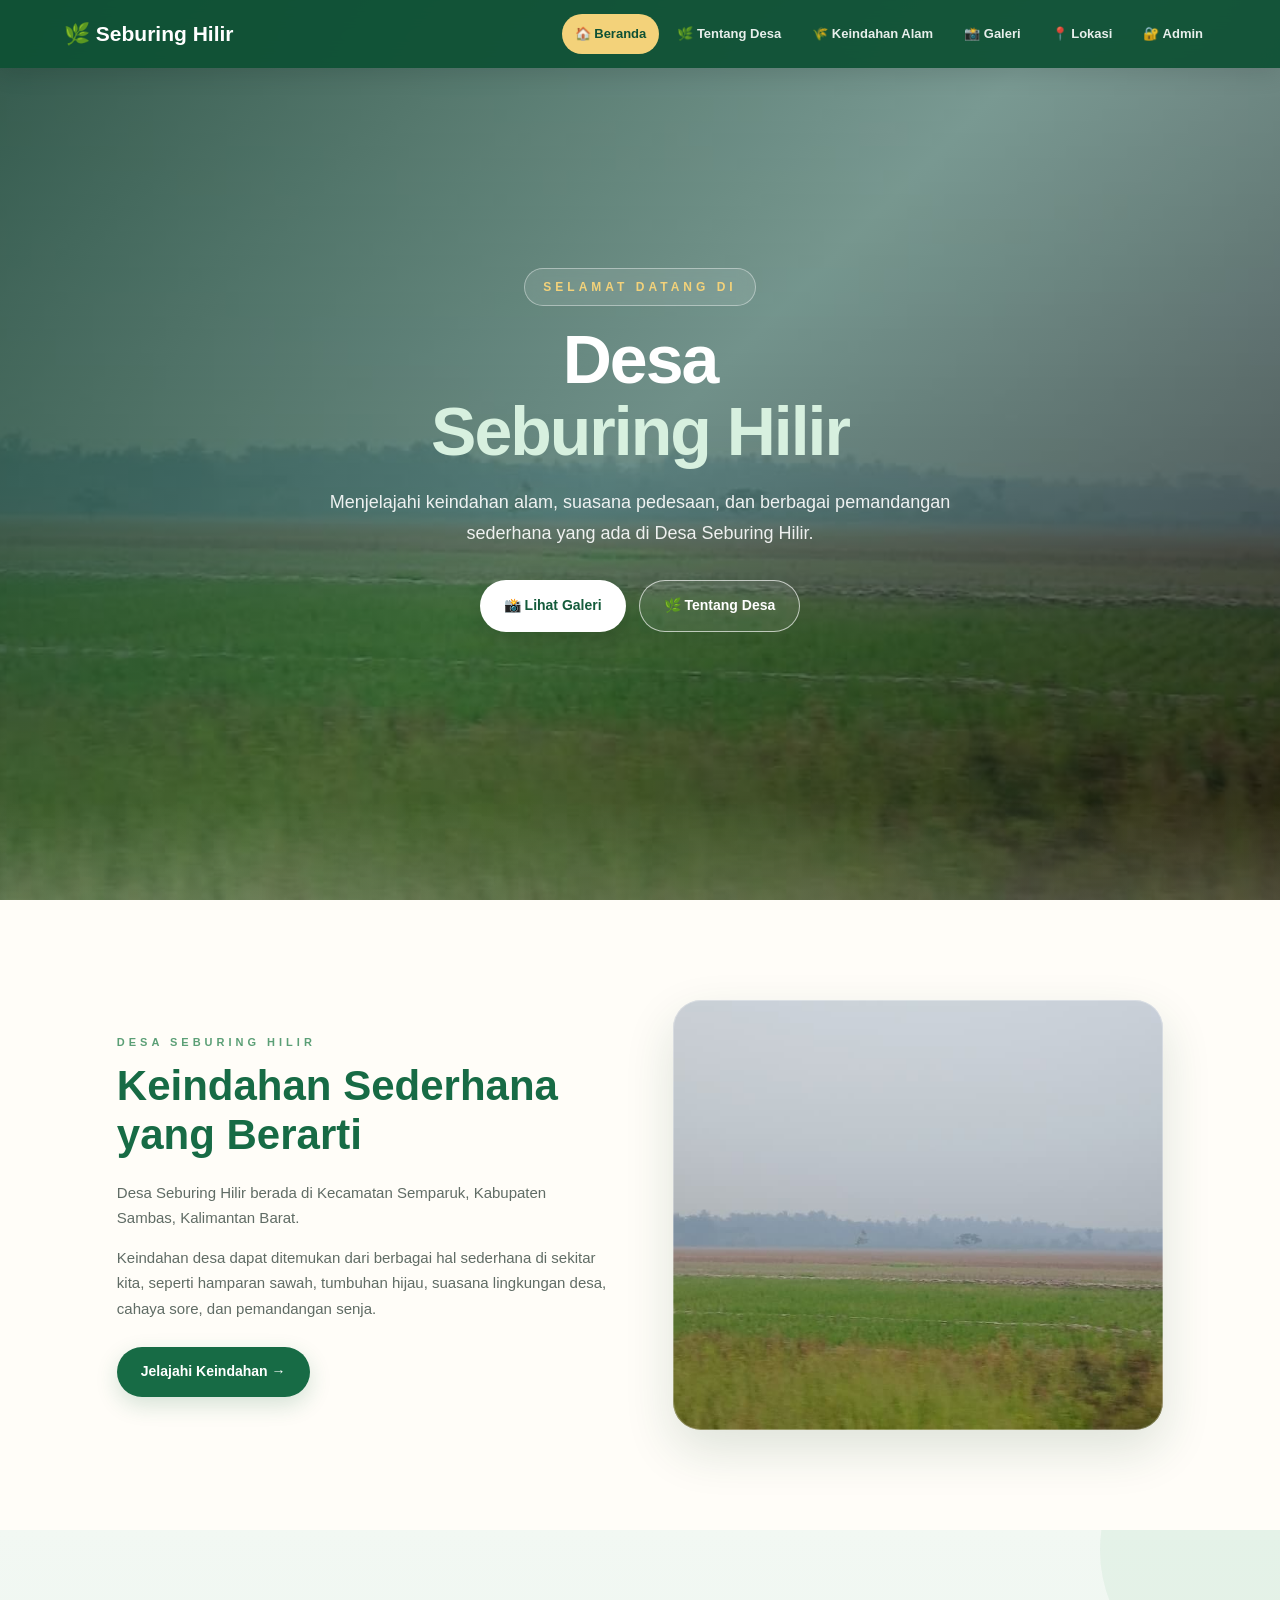
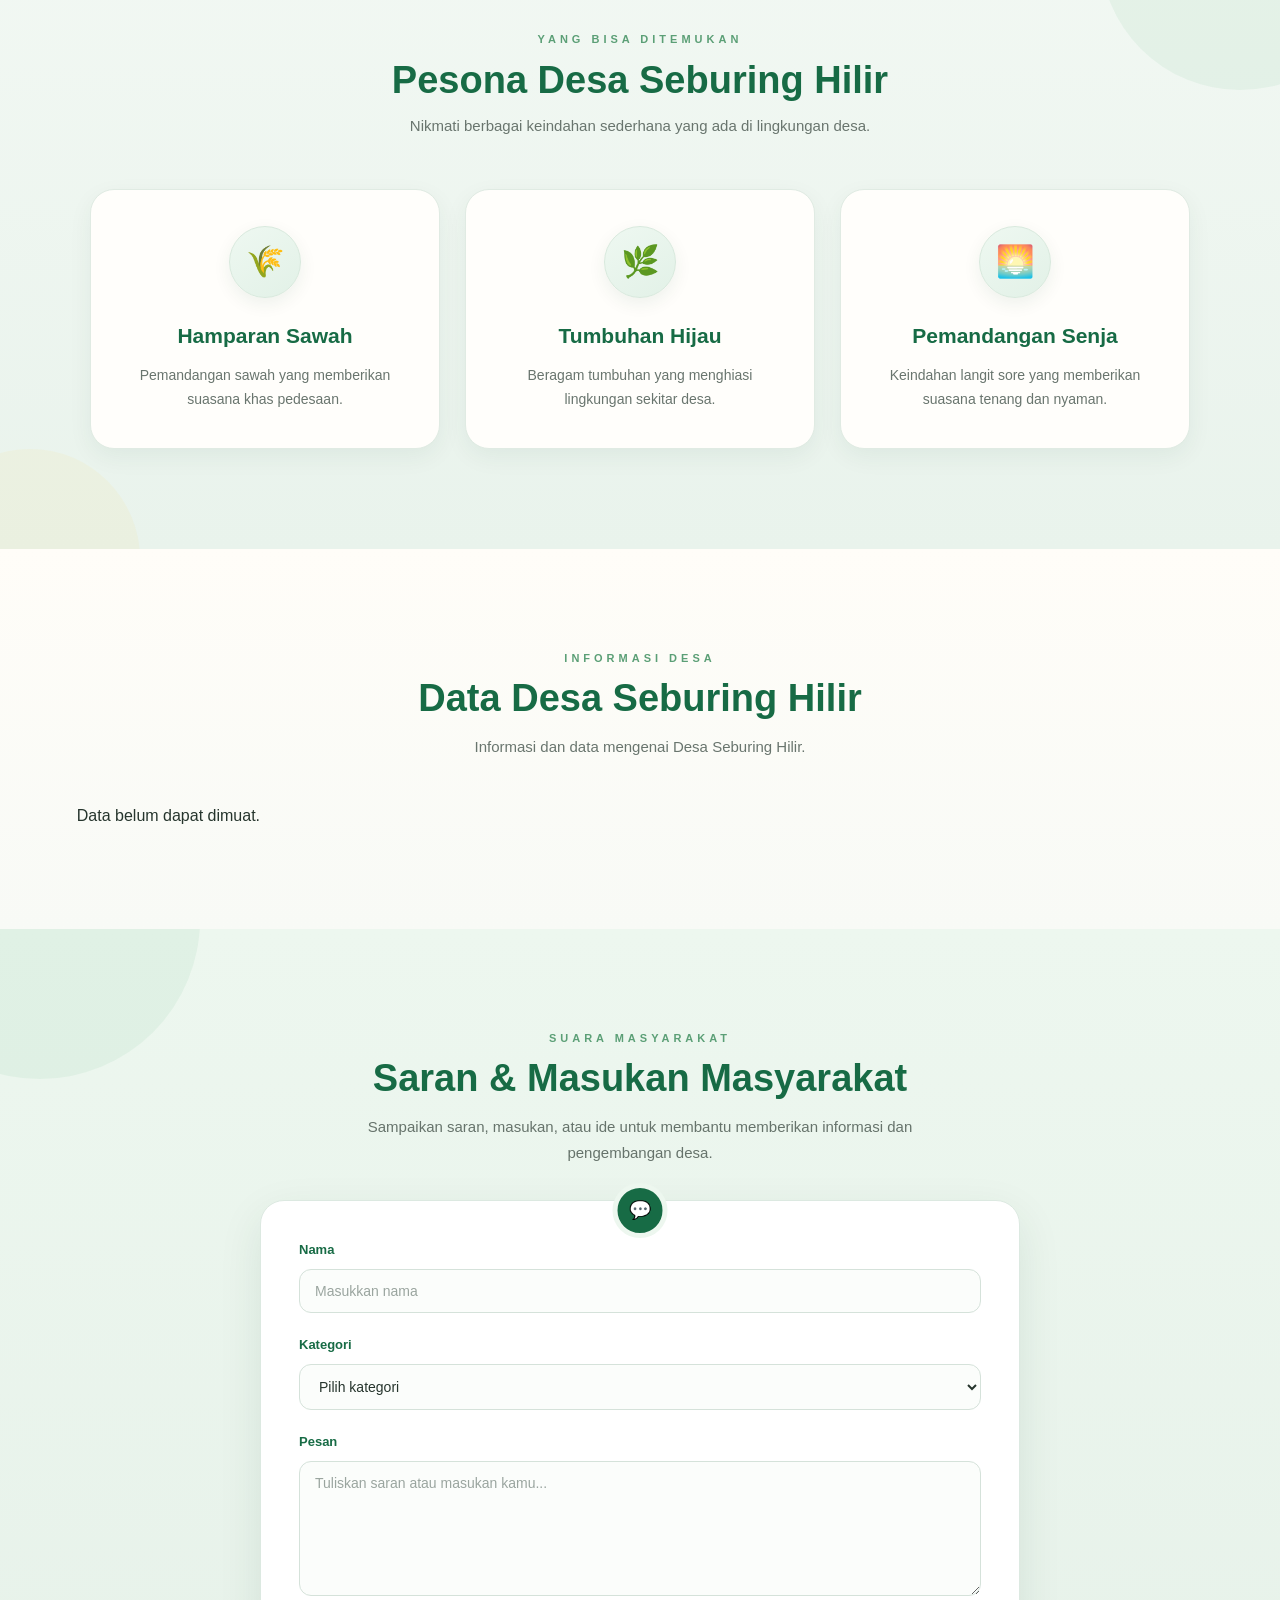
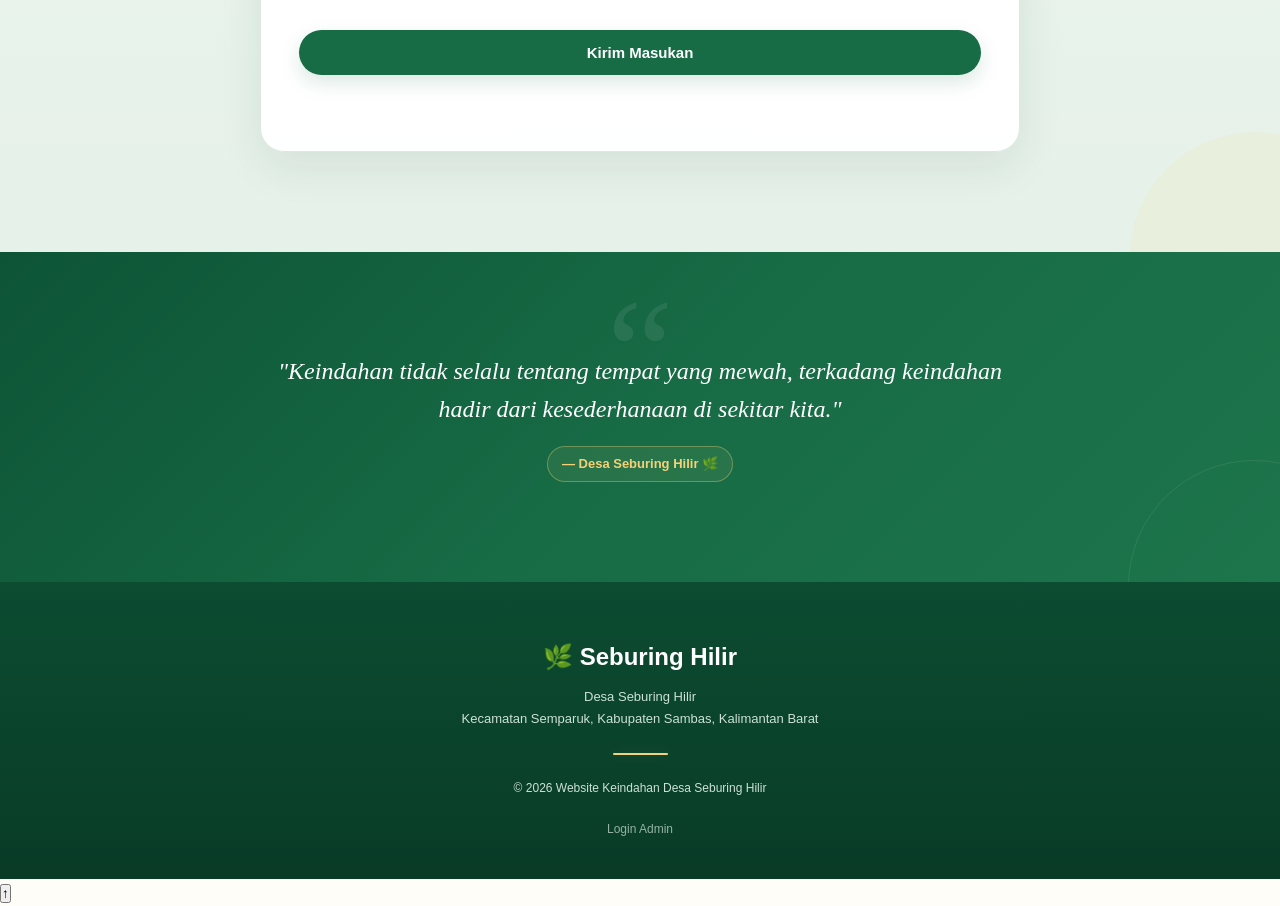
==== commit 4aed1603: "Add favicon and enhance HTML structure Added favicon link and improved HTML structure." ====
--- a/index.html
+++ b/index.html
@@ -1,12 +1,30 @@
-<!DOCTYPE html><html lang="id">
+<!DOCTYPE html>
+<html lang="id">
+
 <head>
+
     <meta charset="UTF-8">
-    <meta name="viewport" content="width=device-width, initial-scale=1.0"><title>Desa Seburing Hilir | Keindahan Desa</title>
-
-<!-- Menghubungkan CSS -->
-<link rel="stylesheet" href="style.css">
-
-</head><body><!-- ================= HEADER ================= -->
+
+    <meta name="viewport"
+          content="width=device-width, initial-scale=1.0">
+
+    <title>Desa Seburing Hilir | Keindahan Desa</title>
+
+    <!-- Menghubungkan CSS -->
+    <link rel="stylesheet" href="style.css">
+
+    <!-- IKON WEBSITE / FAVICON -->
+    <link rel="icon"
+          type="image/svg+xml"
+          href="favicon.svg">
+
+</head>
+
+<body>
+
+
+<!-- ================= HEADER ================= -->
+
 <header class="header">
 
     <div class="logo">
@@ -46,6 +64,7 @@
 
 
 <!-- ================= HERO ================= -->
+
 <section class="hero">
 
     <div class="hero-content">
@@ -70,7 +89,8 @@
                 📸 Lihat Galeri
             </a>
 
-            <a href="tentang.html" class="button button-outline">
+            <a href="tentang.html"
+               class="button button-outline">
                 🌿 Tentang Desa
             </a>
 
@@ -82,6 +102,7 @@
 
 
 <!-- ================= SAMBUTAN ================= -->
+
 <section class="intro">
 
     <div class="intro-text">
@@ -127,6 +148,7 @@
 
 
 <!-- ================= KEUNGGULAN ================= -->
+
 <section class="features">
 
     <div class="section-title">
@@ -149,7 +171,9 @@
 
     <div class="feature-container">
 
-        <!-- Card 1 -->
+
+        <!-- CARD 1 -->
+
         <div class="feature-card">
 
             <div class="feature-icon">
@@ -168,7 +192,8 @@
         </div>
 
 
-        <!-- Card 2 -->
+        <!-- CARD 2 -->
+
         <div class="feature-card">
 
             <div class="feature-icon">
@@ -187,7 +212,8 @@
         </div>
 
 
-        <!-- Card 3 -->
+        <!-- CARD 3 -->
+
         <div class="feature-card">
 
             <div class="feature-icon">
@@ -211,6 +237,7 @@
 
 
 <!-- ================= DATABASE ================= -->
+
 <section class="database-section">
 
     <div class="database-container">
@@ -235,85 +262,123 @@
 
 </section>
 
-    <!-- ================= SARAN & MASUKAN ================= -->
+
+<!-- ================= SARAN & MASUKAN ================= -->
+
 <section class="saran-section">
 
-  <div class="saran-container">
-
-    <p class="small-title">SUARA MASYARAKAT</p>
-
-    <h2>Saran & Masukan Masyarakat</h2>
-
-    <p class="saran-description">
-      Sampaikan saran, masukan, atau ide untuk membantu
-      memberikan informasi dan pengembangan desa.
-    </p>
-
-    <form id="saranForm" class="saran-form">
-
-      <div class="saran-form-group">
-        <label for="namaSaran">Nama</label>
-
-        <input
-          type="text"
-          id="namaSaran"
-          name="nama"
-          placeholder="Masukkan nama"
-          required
-        >
-      </div>
-
-
-      <div class="saran-form-group">
-        <label for="kategoriSaran">Kategori</label>
-
-        <select
-          id="kategoriSaran"
-          name="kategori"
-          required
-        >
-          <option value="">Pilih kategori</option>
-          <option value="Saran">Saran</option>
-          <option value="Masukan">Masukan</option>
-          <option value="Ide">Ide</option>
-          <option value="Lainnya">Lainnya</option>
-        </select>
-      </div>
-
-
-      <div class="saran-form-group">
-        <label for="pesanSaran">Pesan</label>
-
-        <textarea
-          id="pesanSaran"
-          name="pesan"
-          rows="5"
-          placeholder="Tuliskan saran atau masukan kamu..."
-          required
-        ></textarea>
-      </div>
-
-
-      <button
-        type="submit"
-        class="saran-button"
-      >
-        Kirim Masukan
-      </button>
-
-      <p
-        id="statusSaran"
-        class="status-saran"
-      ></p>
-
-    </form>
-
-  </div>
+    <div class="saran-container">
+
+        <p class="small-title">
+            SUARA MASYARAKAT
+        </p>
+
+        <h2>
+            Saran & Masukan Masyarakat
+        </h2>
+
+        <p class="saran-description">
+            Sampaikan saran, masukan, atau ide untuk membantu
+            memberikan informasi dan pengembangan desa.
+        </p>
+
+
+        <form id="saranForm" class="saran-form">
+
+
+            <div class="saran-form-group">
+
+                <label for="namaSaran">
+                    Nama
+                </label>
+
+                <input
+                    type="text"
+                    id="namaSaran"
+                    name="nama"
+                    placeholder="Masukkan nama"
+                    required
+                >
+
+            </div>
+
+
+            <div class="saran-form-group">
+
+                <label for="kategoriSaran">
+                    Kategori
+                </label>
+
+                <select
+                    id="kategoriSaran"
+                    name="kategori"
+                    required
+                >
+
+                    <option value="">
+                        Pilih kategori
+                    </option>
+
+                    <option value="Saran">
+                        Saran
+                    </option>
+
+                    <option value="Masukan">
+                        Masukan
+                    </option>
+
+                    <option value="Ide">
+                        Ide
+                    </option>
+
+                    <option value="Lainnya">
+                        Lainnya
+                    </option>
+
+                </select>
+
+            </div>
+
+
+            <div class="saran-form-group">
+
+                <label for="pesanSaran">
+                    Pesan
+                </label>
+
+                <textarea
+                    id="pesanSaran"
+                    name="pesan"
+                    rows="5"
+                    placeholder="Tuliskan saran atau masukan kamu..."
+                    required
+                ></textarea>
+
+            </div>
+
+
+            <button
+                type="submit"
+                class="saran-button"
+            >
+                Kirim Masukan
+            </button>
+
+
+            <p
+                id="statusSaran"
+                class="status-saran"
+            ></p>
+
+        </form>
+
+    </div>
 
 </section>
 
 
 <!-- ================= AJAKAN ================= -->
+
 <section class="quote">
 
     <div class="quote-content">
@@ -334,6 +399,7 @@
 
 
 <!-- ================= FOOTER ================= -->
+
 <footer class="footer">
 
     <div class="footer-logo">
@@ -355,15 +421,21 @@
         © 2026 Website Keindahan Desa Seburing Hilir
     </p>
 
-    <a href="admin.html" class="admin-link">Login Admin</a>
+    <a href="admin.html" class="admin-link">
+        Login Admin
+    </a>
 
 </footer>
 
 
-<!-- JavaScript -->
+<!-- ================= JAVASCRIPT ================= -->
+
 <!-- config.js HARUS sebelum script.js -->
+
 <script src="config.js"></script>
+
 <script src="script.js"></script>
+
 
 </body>
 </html>
--- a/style.css
+++ b/style.css
@@ -1,5 +1,5 @@
 /* =====================================================
-   RESET
+   RESET & DASAR
 ===================================================== */
 
 * {
@@ -9,6 +9,9 @@
     scroll-behavior: smooth;
 }
 
+html {
+    scroll-behavior: smooth;
+}
 
 body {
     font-family:
@@ -17,135 +20,93 @@
         sans-serif;
 
     color: #26352d;
-
-    background: #ffffff;
-
+    background: #fffdf8;
     line-height: 1.7;
 }
-
 
 img {
     display: block;
     width: 100%;
 }
 
-
 a {
     text-decoration: none;
 }
 
-
-button {
+button,
+input,
+select,
+textarea {
     font-family: inherit;
 }
 
 
 /* =====================================================
-   NAVBAR
+   HEADER / NAVBAR
 ===================================================== */
 
-header {
+.header {
     position: fixed;
-
     top: 0;
     left: 0;
-
     width: 100%;
-
     z-index: 1000;
 
-    background:
-        rgba(15, 73, 48, 0.94);
-
-    backdrop-filter: blur(10px);
+    display: flex;
+    align-items: center;
+    justify-content: space-between;
+
+    padding: 14px 5%;
+
+    background: rgba(14, 81, 53, 0.94);
+
+    backdrop-filter: blur(12px);
 
     box-shadow:
-        0 3px 20px rgba(0, 0, 0, 0.12);
-}
-
-
-.navbar {
-    max-width: 1200px;
-
-    margin: auto;
-
-    min-height: 72px;
-
-    padding: 10px 25px;
-
-    display: flex;
-
-    align-items: center;
-
-    justify-content: space-between;
-
-    gap: 20px;
-}
-
+        0 5px 25px rgba(0, 0, 0, 0.12);
+}
 
 .logo {
     color: white;
-
-    font-size: 22px;
-
+    font-size: 21px;
     font-weight: bold;
-
     white-space: nowrap;
 }
 
-
-.nav-menu {
-    list-style: none;
-
+.navbar {
     display: flex;
-
     align-items: center;
-
-    justify-content: center;
-
-    gap: 3px;
-}
-
-
-.nav-menu a {
-    display: block;
-
+    gap: 5px;
+}
+
+.navbar a {
+    position: relative;
+
+    color: rgba(255, 255, 255, 0.9);
+
+    padding: 9px 13px;
+
+    border-radius: 25px;
+
+    font-size: 13px;
+    font-weight: bold;
+
+    transition: 0.3s ease;
+}
+
+.navbar a:hover {
     color: white;
-
-    padding: 9px 11px;
-
-    border-radius: 25px;
-
-    font-size: 13px;
-
-    font-weight: bold;
-
-    transition: 0.3s;
-}
-
-
-.nav-menu a:hover {
-    background:
-        rgba(255, 255, 255, 0.14);
-
-    color: #c9f5d8;
-
+    background: rgba(255, 255, 255, 0.13);
     transform: translateY(-2px);
 }
 
-
-.menu-toggle {
-    display: none;
-
-    border: none;
-
-    background: transparent;
-
-    color: white;
-
-    font-size: 28px;
-
-    cursor: pointer;
+.navbar a.active {
+    color: #0e5135;
+    background: #f3d27a;
+}
+
+.navbar a.active:hover {
+    background: #f5d98b;
 }
 
 
@@ -159,9 +120,7 @@
     position: relative;
 
     display: flex;
-
     align-items: center;
-
     justify-content: center;
 
     text-align: center;
@@ -169,1176 +128,1733 @@
     color: white;
 
     background-image:
-        url("images/sawah.jpg");
+        linear-gradient(
+            135deg,
+            rgba(7, 55, 36, 0.78),
+            rgba(14, 81, 53, 0.42),
+            rgba(0, 0, 0, 0.58)
+        ),
+        url("sawah.jpg");
 
     background-size: cover;
-
     background-position: center;
 }
 
-
-.hero-overlay {
+.hero::after {
+    content: "";
+
     position: absolute;
 
+    left: 50%;
+    bottom: 0;
+
+    width: 100%;
+    height: 100px;
+
+    transform: translateX(-50%);
+
+    background:
+        linear-gradient(
+            transparent,
+            rgba(255, 253, 248, 0.18)
+        );
+
+    pointer-events: none;
+}
+
+.hero-content {
+    position: relative;
+
+    z-index: 2;
+
+    max-width: 850px;
+
+    padding: 30px 20px;
+}
+
+.hero-small {
+    display: inline-block;
+
+    margin-bottom: 18px;
+
+    padding: 8px 18px;
+
+    border: 1px solid rgba(255,255,255,0.4);
+
+    border-radius: 30px;
+
+    background: rgba(255,255,255,0.10);
+
+    backdrop-filter: blur(8px);
+
+    color: #f3d27a;
+
+    font-size: 12px;
+
+    font-weight: bold;
+
+    letter-spacing: 4px;
+}
+
+.hero h1 {
+    margin-bottom: 20px;
+
+    font-size: 68px;
+
+    line-height: 1.05;
+
+    letter-spacing: -2px;
+}
+
+.hero h1 span {
+    display: block;
+
+    color: #d7f0df;
+}
+
+.hero-description {
+    max-width: 680px;
+
+    margin: auto;
+
+    color: rgba(255,255,255,0.9);
+
+    font-size: 18px;
+}
+
+.hero-buttons {
+    display: flex;
+
+    justify-content: center;
+
+    gap: 13px;
+
+    flex-wrap: wrap;
+
+    margin-top: 32px;
+}
+
+.button {
+    display: inline-flex;
+
+    align-items: center;
+    justify-content: center;
+
+    padding: 13px 24px;
+
+    border-radius: 30px;
+
+    color: #145b3b;
+
+    background: #ffffff;
+
+    font-size: 14px;
+    font-weight: bold;
+
+    box-shadow:
+        0 8px 25px rgba(0,0,0,0.12);
+
+    transition: 0.3s ease;
+}
+
+.button:hover {
+    transform: translateY(-4px);
+
+    box-shadow:
+        0 12px 30px rgba(0,0,0,0.2);
+}
+
+.button-outline {
+    color: white;
+
+    background: rgba(255,255,255,0.08);
+
+    border: 1px solid rgba(255,255,255,0.65);
+
+    box-shadow: none;
+}
+
+.button-outline:hover {
+    color: #145b3b;
+
+    background: white;
+}
+
+.button.green {
+    color: white;
+
+    background: #176b45;
+
+    box-shadow:
+        0 8px 22px rgba(23,107,69,0.18);
+}
+
+.button.green:hover {
+    background: #23804e;
+}
+
+
+/* =====================================================
+   SECTION UMUM
+===================================================== */
+
+.small-title {
+    margin-bottom: 9px;
+
+    color: #5b9f76;
+
+    font-size: 11px;
+
+    font-weight: bold;
+
+    letter-spacing: 4px;
+}
+
+.intro,
+.features,
+.database-section,
+.saran-section {
+    padding: 100px 6%;
+}
+
+
+/* =====================================================
+   INTRO / SAMBUTAN
+===================================================== */
+
+.intro {
+    max-width: 1200px;
+
+    margin: auto;
+
+    display: grid;
+
+    grid-template-columns: 1fr 1fr;
+
+    gap: 65px;
+
+    align-items: center;
+}
+
+.intro-text h2 {
+    max-width: 560px;
+
+    margin-bottom: 20px;
+
+    color: #176b45;
+
+    font-size: 42px;
+
+    line-height: 1.18;
+}
+
+.intro-text > p:not(.small-title) {
+    max-width: 570px;
+
+    margin-bottom: 14px;
+
+    color: #606c65;
+
+    font-size: 15px;
+}
+
+.intro-text .button {
+    margin-top: 12px;
+}
+
+.intro-image {
+    position: relative;
+
+    overflow: hidden;
+
+    border-radius: 28px;
+
+    box-shadow:
+        0 20px 50px rgba(20, 70, 45, 0.14);
+}
+
+.intro-image::after {
+    content: "";
+
+    position: absolute;
+
     inset: 0;
+
+    border: 1px solid rgba(255,255,255,0.3);
+
+    border-radius: 28px;
+
+    pointer-events: none;
+}
+
+.intro-image img {
+    height: 430px;
+
+    object-fit: cover;
+
+    transition: 0.6s ease;
+}
+
+.intro-image:hover img {
+    transform: scale(1.05);
+}
+
+
+/* =====================================================
+   FEATURES
+===================================================== */
+
+.features {
+    background:
+        linear-gradient(
+            180deg,
+            #f2f8f3,
+            #e9f3ec
+        );
+
+    text-align: center;
+}
+
+.section-title {
+    max-width: 700px;
+
+    margin: 0 auto 50px;
+}
+
+.section-title h2 {
+    margin-bottom: 10px;
+
+    color: #176b45;
+
+    font-size: 38px;
+
+    line-height: 1.2;
+}
+
+.section-title > p:last-child {
+    color: #69756e;
+
+    font-size: 15px;
+}
+
+.feature-container {
+    max-width: 1100px;
+
+    margin: auto;
+
+    display: grid;
+
+    grid-template-columns:
+        repeat(3, 1fr);
+
+    gap: 25px;
+}
+
+.feature-card {
+    padding: 35px 27px;
+
+    background: rgba(255,255,255,0.92);
+
+    border: 1px solid #e1eee5;
+
+    border-radius: 22px;
+
+    box-shadow:
+        0 10px 30px rgba(22, 69, 45, 0.07);
+
+    transition: 0.35s ease;
+}
+
+.feature-card:hover {
+    transform: translateY(-8px);
+
+    border-color: #cfe4d5;
+
+    box-shadow:
+        0 18px 40px rgba(22, 69, 45, 0.12);
+}
+
+.feature-icon {
+    width: 65px;
+    height: 65px;
+
+    margin: 0 auto 20px;
+
+    display: flex;
+
+    align-items: center;
+    justify-content: center;
+
+    border-radius: 50%;
+
+    background: #edf7ef;
+
+    font-size: 29px;
+}
+
+.feature-card h3 {
+    margin-bottom: 9px;
+
+    color: #176b45;
+
+    font-size: 21px;
+}
+
+.feature-card p {
+    color: #69756e;
+
+    font-size: 14px;
+}
+
+
+/* =====================================================
+   DATABASE
+===================================================== */
+
+.database-section {
+    background: #fffdf8;
+
+    text-align: center;
+}
+
+.database-container {
+    max-width: 1150px;
+
+    margin: auto;
+}
+
+.database-container h2 {
+    margin-bottom: 10px;
+
+    color: #176b45;
+
+    font-size: 38px;
+
+    line-height: 1.2;
+}
+
+.database-container > p:not(.small-title) {
+    color: #69756e;
+
+    font-size: 15px;
+}
+
+#databaseData {
+    display: grid;
+
+    grid-template-columns:
+        repeat(auto-fit, minmax(250px, 1fr));
+
+    gap: 25px;
+
+    margin-top: 40px;
+
+    text-align: left;
+}
+
+.database-card {
+    overflow: hidden;
+
+    background: white;
+
+    border: 1px solid #e4ece6;
+
+    border-radius: 20px;
+
+    box-shadow:
+        0 8px 28px rgba(0,0,0,0.06);
+
+    transition: 0.35s ease;
+}
+
+.database-card:hover {
+    transform: translateY(-7px);
+
+    box-shadow:
+        0 16px 35px rgba(0,0,0,0.10);
+}
+
+.database-card img {
+    width: 100%;
+
+    height: 210px;
+
+    object-fit: cover;
+}
+
+.database-card-content {
+    padding: 21px;
+}
+
+.database-card-content h3 {
+    margin: 5px 0 8px;
+
+    color: #176b45;
+
+    font-size: 20px;
+}
+
+.database-card-content p {
+    color: #68736d;
+
+    font-size: 14px;
+}
+
+.database-card-content small {
+    display: inline-block;
+
+    color: #659f79;
+
+    font-size: 11px;
+
+    font-weight: bold;
+
+    letter-spacing: 2px;
+}
+
+
+/* =====================================================
+   SARAN & MASUKAN
+===================================================== */
+
+.saran-section {
+    background:
+        linear-gradient(
+            180deg,
+            #edf7ef,
+            #e6f1e9
+        );
+}
+
+.saran-container {
+    max-width: 760px;
+
+    margin: auto;
+
+    text-align: center;
+}
+
+.saran-container h2 {
+    margin-bottom: 10px;
+
+    color: #176b45;
+
+    font-size: 38px;
+
+    line-height: 1.2;
+}
+
+.saran-description {
+    max-width: 650px;
+
+    margin: 0 auto 35px;
+
+    color: #66736b;
+
+    font-size: 15px;
+}
+
+.saran-form {
+    padding: 35px;
+
+    background: rgba(255,255,255,0.96);
+
+    border: 1px solid #dfebe3;
+
+    border-radius: 22px;
+
+    box-shadow:
+        0 15px 40px rgba(20, 70, 45, 0.08);
+
+    text-align: left;
+}
+
+.saran-form-group {
+    margin-bottom: 20px;
+}
+
+.saran-form-group label {
+    display: block;
+
+    margin-bottom: 7px;
+
+    color: #176b45;
+
+    font-size: 13px;
+
+    font-weight: bold;
+}
+
+.saran-form-group input,
+.saran-form-group select,
+.saran-form-group textarea {
+    width: 100%;
+
+    padding: 13px 15px;
+
+    border: 1px solid #d5e3da;
+
+    border-radius: 11px;
+
+    background: #fbfdfb;
+
+    color: #26352d;
+
+    font-size: 14px;
+
+    outline: none;
+
+    transition: 0.3s ease;
+}
+
+.saran-form-group input::placeholder,
+.saran-form-group textarea::placeholder {
+    color: #9aa59f;
+}
+
+.saran-form-group input:focus,
+.saran-form-group select:focus,
+.saran-form-group textarea:focus {
+    border-color: #65a77e;
+
+    background: white;
+
+    box-shadow:
+        0 0 0 4px rgba(88,168,120,0.10);
+}
+
+.saran-form-group textarea {
+    min-height: 135px;
+
+    resize: vertical;
+}
+
+.saran-button {
+    width: 100%;
+
+    padding: 14px 20px;
+
+    border: none;
+
+    border-radius: 30px;
+
+    color: white;
+
+    background: #176b45;
+
+    font-size: 15px;
+
+    font-weight: bold;
+
+    cursor: pointer;
+
+    transition: 0.3s ease;
+}
+
+.saran-button:hover {
+    background: #23804e;
+
+    transform: translateY(-3px);
+
+    box-shadow:
+        0 10px 22px rgba(23,107,69,0.20);
+}
+
+.status-saran {
+    min-height: 24px;
+
+    margin-top: 14px;
+
+    color: #176b45;
+
+    text-align: center;
+
+    font-size: 13px;
+
+    font-weight: bold;
+}
+
+
+/* =====================================================
+   QUOTE
+===================================================== */
+
+.quote {
+    position: relative;
+
+    padding: 90px 25px;
+
+    text-align: center;
+
+    color: white;
 
     background:
         linear-gradient(
             135deg,
-            rgba(4, 49, 31, 0.68),
-            rgba(8, 70, 45, 0.32),
-            rgba(0, 0, 0, 0.55)
+            rgba(8,65,42,0.96),
+            rgba(23,107,69,0.92)
         );
 }
 
-
-.hero-content {
+.quote::before {
+    content: "“";
+
+    position: absolute;
+
+    top: 25px;
+    left: 50%;
+
+    transform: translateX(-50%);
+
+    color: rgba(255,255,255,0.08);
+
+    font-family: Georgia, serif;
+
+    font-size: 150px;
+
+    line-height: 1;
+}
+
+.quote-content {
     position: relative;
 
     z-index: 2;
 
-    max-width: 850px;
-
-    padding: 30px;
-}
-
-
-.welcome-badge {
+    max-width: 760px;
+
+    margin: auto;
+}
+
+.quote-content p {
+    margin-bottom: 18px;
+
+    font-family: Georgia, serif;
+
+    font-size: 23px;
+
+    font-style: italic;
+
+    line-height: 1.6;
+}
+
+.quote-content span {
+    color: #f3d27a;
+
+    font-size: 13px;
+
+    font-weight: bold;
+}
+
+
+/* =====================================================
+   FOOTER
+===================================================== */
+
+.footer {
+    padding: 55px 20px 35px;
+
+    text-align: center;
+
+    color: white;
+
+    background: #0c4c31;
+}
+
+.footer-logo {
+    margin-bottom: 8px;
+
+    font-size: 24px;
+
+    font-weight: bold;
+}
+
+.footer > p {
+    color: #cce1d4;
+
+    font-size: 13px;
+}
+
+.footer-line {
+    width: 55px;
+
+    height: 2px;
+
+    margin: 23px auto;
+
+    background: #f3d27a;
+}
+
+.copyright {
+    margin-top: 5px;
+
+    font-size: 12px !important;
+}
+
+.admin-link {
     display: inline-block;
 
-    padding: 8px 18px;
-
-    border: 1px solid
-        rgba(255,255,255,0.45);
-
-    border-radius: 30px;
-
-    background:
-        rgba(255,255,255,0.1);
-
-    backdrop-filter: blur(5px);
-
-    letter-spacing: 3px;
+    margin-top: 15px;
+
+    color: #cfe5d7;
 
     font-size: 12px;
 
-    margin-bottom: 20px;
-}
-
-
-.hero h1 {
-    font-size: 68px;
-
-    line-height: 1.05;
-
-    margin-bottom: 22px;
-}
-
-
-.hero h1 span {
-    display: block;
-
-    color: #b8e8c9;
-}
-
-
-.hero-content > p {
-    max-width: 650px;
-
-    margin: auto;
-
-    font-size: 19px;
-
-    color: #f1f8f4;
-}
-
-
-.hero-buttons {
-    margin-top: 35px;
+    opacity: 0.7;
+
+    transition: 0.3s;
+}
+
+.admin-link:hover {
+    color: #f3d27a;
+
+    opacity: 1;
+}
+
+
+/* =====================================================
+   LOGIN ADMIN
+===================================================== */
+
+.login-container {
+    min-height: 100vh;
 
     display: flex;
 
+    align-items: center;
     justify-content: center;
 
-    gap: 13px;
-
-    flex-wrap: wrap;
-}
-
-
-.main-button,
-.outline-button {
-    padding: 14px 25px;
-
-    border-radius: 30px;
-
-    font-weight: bold;
-
-    transition: 0.3s;
-}
-
-
-.main-button {
-    background: white;
-
-    color: #176b45;
-}
-
-
-.outline-button {
-    color: white;
-
-    border: 1px solid
-        rgba(255,255,255,0.7);
-}
-
-
-.main-button:hover,
-.outline-button:hover {
-    transform: translateY(-4px);
-
-    box-shadow:
-        0 10px 25px
-        rgba(0,0,0,0.2);
-}
-
-
-.outline-button:hover {
-    background:
-        rgba(255,255,255,0.13);
-}
-
-
-.scroll-down {
-    position: absolute;
-
-    bottom: 25px;
-
-    left: 50%;
-
-    transform: translateX(-50%);
-
-    z-index: 2;
-
-    display: flex;
-
-    flex-direction: column;
-
-    align-items: center;
-
-    gap: 3px;
-
-    font-size: 12px;
-
-    opacity: 0.8;
-}
-
-
-/* =====================================================
-   SECTION
-===================================================== */
-
-.section {
-    max-width: 1150px;
-
-    margin: auto;
-
-    padding: 100px 25px;
-}
-
-
-.section-heading {
-    text-align: center;
-
-    margin-bottom: 55px;
-}
-
-
-.small-title {
-    color: #58a878;
-
-    font-size: 12px;
-
-    font-weight: bold;
-
-    letter-spacing: 4px;
-
-    margin-bottom: 8px;
-}
-
-
-.section-heading h2 {
-    color: #176b45;
-
-    font-size: 38px;
-
-    line-height: 1.25;
-}
-
-
-.line {
-    width: 65px;
-
-    height: 4px;
-
-    margin: 17px auto 0;
-
-    border-radius: 20px;
+    padding: 25px;
 
     background:
         linear-gradient(
-            90deg,
-            #176b45,
-            #7bc999
+            135deg,
+            #edf7ef,
+            #fdfbf5
         );
 }
 
+.login-box {
+    width: 100%;
+
+    max-width: 400px;
+
+    padding: 35px;
+
+    background: white;
+
+    border: 1px solid #e1ebe4;
+
+    border-radius: 22px;
+
+    box-shadow:
+        0 15px 40px rgba(0,0,0,0.09);
+
+    text-align: center;
+}
+
+.login-box input {
+    width: 100%;
+
+    padding: 13px;
+
+    margin-top: 12px;
+
+    border: 1px solid #d7e3db;
+
+    border-radius: 9px;
+
+    outline: none;
+}
+
+.login-box input:focus {
+    border-color: #58a878;
+
+    box-shadow:
+        0 0 0 3px rgba(88,168,120,0.10);
+}
+
+.login-box button {
+    width: 100%;
+
+    padding: 13px;
+
+    margin-top: 15px;
+
+    border: none;
+
+    border-radius: 25px;
+
+    color: white;
+
+    background: #176b45;
+
+    font-weight: bold;
+
+    cursor: pointer;
+
+    transition: 0.3s;
+}
+
+.login-box button:hover {
+    background: #23804e;
+
+    transform: translateY(-2px);
+}
+
+.login-box a {
+    display: inline-block;
+
+    margin-top: 20px;
+
+    color: #176b45;
+}
+
+.admin-link:hover {
+    text-decoration: underline;
+}
+
 
 /* =====================================================
-   TENTANG
+   ADMIN PANEL
 ===================================================== */
 
-.about-container {
-    display: grid;
-
-    grid-template-columns: 1fr 1fr;
-
-    gap: 60px;
+.admin-container {
+    max-width: 1100px;
+
+    margin: auto;
+
+    padding: 100px 20px 40px;
+}
+
+.admin-header {
+    display: flex;
 
     align-items: center;
-}
-
-
-.about-photo {
+
+    justify-content: space-between;
+
+    gap: 20px;
+
+    margin-bottom: 30px;
+}
+
+.admin-form {
+    margin-bottom: 30px;
+
+    padding: 28px;
+
+    background: white;
+
+    border: 1px solid #e2ebe5;
+
+    border-radius: 18px;
+
+    box-shadow:
+        0 8px 25px rgba(0,0,0,0.06);
+}
+
+.admin-form input,
+.admin-form select,
+.admin-form textarea {
+    width: 100%;
+
+    padding: 12px;
+
+    margin: 8px 0;
+
+    border: 1px solid #d7e3db;
+
+    border-radius: 8px;
+}
+
+.admin-form textarea {
+    min-height: 120px;
+
+    resize: vertical;
+}
+
+.admin-header button,
+.admin-form button,
+.admin-data-card button {
+    padding: 10px 18px;
+
+    border: none;
+
+    border-radius: 8px;
+
+    color: white;
+
+    background: #176b45;
+
+    cursor: pointer;
+
+    font-weight: bold;
+}
+
+.admin-data-card {
+    margin-bottom: 20px;
+
+    padding: 20px;
+
+    background: white;
+
+    border: 1px solid #e2ebe5;
+
+    border-radius: 16px;
+
+    box-shadow:
+        0 7px 22px rgba(0,0,0,0.06);
+}
+
+.admin-data-card img {
+    width: 200px;
+
+    max-width: 100%;
+
+    margin: 10px 0;
+
+    border-radius: 10px;
+}
+
+
+/* =====================================================
+   TOMBOL KEMBALI KE ATAS
+===================================================== */
+
+#topButton {
+    position: fixed;
+
+    right: 20px;
+    bottom: 20px;
+
+    z-index: 900;
+
+    width: 46px;
+    height: 46px;
+
+    display: flex;
+
+    align-items: center;
+    justify-content: center;
+
+    border: none;
+
+    border-radius: 50%;
+
+    color: white;
+
+    background: #176b45;
+
+    font-size: 21px;
+
+    cursor: pointer;
+
+    opacity: 0;
+    visibility: hidden;
+
+    transform: translateY(15px);
+
+    transition: 0.3s;
+
+    box-shadow:
+        0 6px 18px rgba(0,0,0,0.18);
+}
+
+#topButton.show {
+    opacity: 1;
+
+    visibility: visible;
+
+    transform: translateY(0);
+}
+
+#topButton:hover {
+    background: #23804e;
+
+    transform: translateY(-4px);
+}
+
+
+/* =====================================================
+   TABLET
+===================================================== */
+
+@media (max-width: 1000px) {
+
+    .header {
+        padding: 13px 3%;
+    }
+
+    .navbar {
+        gap: 2px;
+    }
+
+    .navbar a {
+        padding: 8px 8px;
+
+        font-size: 11px;
+    }
+
+    .hero h1 {
+        font-size: 55px;
+    }
+
+    .intro {
+        gap: 40px;
+    }
+
+    .feature-container {
+        gap: 18px;
+    }
+
+}
+
+
+/* =====================================================
+   MOBILE
+===================================================== */
+
+@media (max-width: 760px) {
+
+    .header {
+        padding: 13px 18px;
+
+        flex-direction: column;
+
+        gap: 10px;
+    }
+
+    .logo {
+        font-size: 19px;
+    }
+
+    .navbar {
+        width: 100%;
+
+        display: grid;
+
+        grid-template-columns:
+            repeat(3, 1fr);
+
+        gap: 5px;
+    }
+
+    .navbar a {
+        padding: 8px 4px;
+
+        border-radius: 9px;
+
+        text-align: center;
+
+        font-size: 10px;
+
+        line-height: 1.3;
+    }
+
+    .hero {
+        min-height: 100vh;
+
+        margin-top: 95px;
+    }
+
+    .hero-content {
+        padding: 25px 18px;
+    }
+
+    .hero-small {
+        font-size: 9px;
+
+        letter-spacing: 2px;
+    }
+
+    .hero h1 {
+        font-size: 43px;
+
+        letter-spacing: -1px;
+    }
+
+    .hero-description {
+        font-size: 15px;
+    }
+
+    .hero-buttons {
+        flex-direction: column;
+
+        align-items: center;
+    }
+
+    .button {
+        width: 230px;
+    }
+
+    .intro,
+    .features,
+    .database-section,
+    .saran-section {
+        padding: 70px 18px;
+    }
+
+    .intro {
+        grid-template-columns: 1fr;
+
+        gap: 35px;
+    }
+
+    .intro-text h2 {
+        font-size: 32px;
+    }
+
+    .intro-image img {
+        height: 330px;
+    }
+
+    .section-title h2,
+    .database-container h2,
+    .saran-container h2 {
+        font-size: 30px;
+    }
+
+    .feature-container {
+        grid-template-columns: 1fr;
+    }
+
+    .feature-card {
+        padding: 30px 22px;
+    }
+
+    #databaseData {
+        grid-template-columns: 1fr;
+    }
+
+    .database-card img {
+        height: 220px;
+    }
+
+    .saran-form {
+        padding: 23px;
+
+        border-radius: 17px;
+    }
+
+    .quote {
+        padding: 70px 20px;
+    }
+
+    .quote-content p {
+        font-size: 18px;
+    }
+
+    .footer {
+        padding: 45px 18px 30px;
+    }
+
+    .admin-header {
+        flex-direction: column;
+
+        align-items: flex-start;
+    }
+
+}
+
+
+/* =====================================================
+   HP KECIL
+===================================================== */
+
+@media (max-width: 450px) {
+
+    .header {
+        padding: 11px 12px;
+    }
+
+    .navbar {
+        grid-template-columns:
+            repeat(3, 1fr);
+    }
+
+    .navbar a {
+        font-size: 9px;
+
+        padding: 7px 2px;
+    }
+
+    .hero {
+        margin-top: 90px;
+    }
+
+    .hero h1 {
+        font-size: 36px;
+    }
+
+    .hero-description {
+        font-size: 14px;
+    }
+
+    .button {
+        width: 215px;
+    }
+
+    .intro-text h2 {
+        font-size: 29px;
+    }
+
+    .intro-image img {
+        height: 280px;
+    }
+
+    .section-title h2,
+    .database-container h2,
+    .saran-container h2 {
+        font-size: 27px;
+    }
+
+    .saran-form {
+        padding: 20px 17px;
+    }
+
+    .quote-content p {
+        font-size: 17px;
+    }
+
+}
+
+/* =====================================================
+   PENYEMPURNAAN BERANDA
+===================================================== */
+
+
+/* =====================================================
+   PESONA DESA
+===================================================== */
+
+.features {
     position: relative;
-
     overflow: hidden;
-
-    border-radius: 25px;
+}
+
+.features::before {
+    content: "";
+
+    position: absolute;
+
+    width: 280px;
+    height: 280px;
+
+    top: -120px;
+    right: -100px;
+
+    border-radius: 50%;
+
+    background: rgba(112, 186, 142, 0.10);
+}
+
+.features::after {
+    content: "";
+
+    position: absolute;
+
+    width: 220px;
+    height: 220px;
+
+    bottom: -120px;
+    left: -80px;
+
+    border-radius: 50%;
+
+    background: rgba(243, 210, 122, 0.10);
+}
+
+.section-title,
+.feature-container {
+    position: relative;
+    z-index: 2;
+}
+
+.feature-card {
+    position: relative;
+
+    min-height: 260px;
+
+    display: flex;
+    flex-direction: column;
+    align-items: center;
+    justify-content: center;
+
+    padding: 35px 28px;
+
+    background: #fffefb;
+
+    border: 1px solid #e0ebe3;
+
+    border-radius: 24px;
 
     box-shadow:
-        0 20px 45px
-        rgba(0,0,0,0.13);
-}
-
-
-.about-photo img {
-    height: 430px;
-
-    object-fit: cover;
-
-    transition: 0.6s;
-}
-
-
-.about-photo:hover img {
-    transform: scale(1.05);
-}
-
-
-.photo-label {
-    position: absolute;
-
-    bottom: 18px;
-
-    left: 18px;
-
-    right: 18px;
+        0 8px 25px rgba(20, 70, 45, 0.06);
+
+    transition:
+        transform 0.35s ease,
+        box-shadow 0.35s ease,
+        border-color 0.35s ease;
+}
+
+.feature-card:hover {
+    transform: translateY(-10px);
+
+    border-color: #b9d9c3;
+
+    box-shadow:
+        0 18px 40px rgba(20, 70, 45, 0.13);
+}
+
+.feature-icon {
+    width: 72px;
+    height: 72px;
 
     display: flex;
-
     align-items: center;
-
-    gap: 12px;
-
-    padding: 13px 17px;
-
-    color: white;
+    justify-content: center;
+
+    margin-bottom: 20px;
+
+    border: 1px solid #d8e9dd;
+
+    border-radius: 50%;
 
     background:
-        rgba(15, 73, 48, 0.85);
-
-    backdrop-filter: blur(8px);
-
-    border-radius: 15px;
-}
-
-
-.photo-label span {
-    font-size: 25px;
-}
-
-
-.photo-label strong,
-.photo-label small {
-    display: block;
-}
-
-
-.photo-label small {
-    opacity: 0.75;
-
-    font-size: 12px;
-}
-
-
-.number {
-    color: #76b991;
-
-    font-size: 13px;
-
-    letter-spacing: 3px;
-
-    font-weight: bold;
-}
-
-
-.about-text h3 {
+        linear-gradient(
+            145deg,
+            #eef8f1,
+            #e2f1e7
+        );
+
+    font-size: 31px;
+
+    box-shadow:
+        0 6px 18px rgba(20, 70, 45, 0.07);
+}
+
+.feature-card h3 {
+    margin-bottom: 10px;
+
     color: #176b45;
 
-    font-size: 30px;
-
-    margin: 7px 0 17px;
-}
-
-
-.about-text > p {
-    color: #59665e;
-
-    margin-bottom: 14px;
-}
-
-
-.about-stats {
-    display: flex;
-
-    gap: 12px;
-
-    margin-top: 25px;
-}
-
-
-.stat {
-    flex: 1;
-
-    padding: 17px 10px;
-
-    text-align: center;
-
-    background: #eef8f1;
-
-    border-radius: 15px;
-}
-
-
-.stat strong {
-    display: block;
-
-    font-size: 25px;
-}
-
-
-.stat span {
-    color: #176b45;
-
-    font-size: 12px;
-
-    font-weight: bold;
+    font-size: 21px;
+}
+
+.feature-card p {
+    max-width: 260px;
+
+    color: #69756e;
+
+    font-size: 14px;
+
+    line-height: 1.7;
 }
 
 
 /* =====================================================
-   ALAM
+   DATABASE DESA
 ===================================================== */
 
-.nature-section {
-    max-width: none;
+.database-section {
+    position: relative;
 
     background:
         linear-gradient(
             180deg,
-            #f2f9f4,
-            #eaf5ee
+            #fffdf8 0%,
+            #f8faf6 100%
         );
 }
 
-
-.nature-section .section-heading,
-.nature-grid {
-    max-width: 1150px;
-
-    margin-left: auto;
-
-    margin-right: auto;
-}
-
-
-.nature-grid {
-    display: grid;
-
-    grid-template-columns:
-        repeat(3, 1fr);
-
-    gap: 25px;
-}
-
-
-.nature-card {
+.database-container {
+    position: relative;
+}
+
+.database-container h2 {
+    margin-bottom: 12px;
+}
+
+#databaseData {
+    margin-top: 42px;
+}
+
+.database-card {
+    position: relative;
+
+    border: 1px solid #e0e9e3;
+
+    border-radius: 22px;
+
+    background: #ffffff;
+
+    box-shadow:
+        0 8px 25px rgba(20, 70, 45, 0.06);
+
+    transition:
+        transform 0.35s ease,
+        box-shadow 0.35s ease;
+}
+
+.database-card:hover {
+    transform: translateY(-8px);
+
+    box-shadow:
+        0 18px 38px rgba(20, 70, 45, 0.12);
+}
+
+.database-card img {
+    height: 220px;
+
+    object-fit: cover;
+
+    transition: transform 0.5s ease;
+}
+
+.database-card:hover img {
+    transform: scale(1.04);
+}
+
+.database-card-content {
+    padding: 22px 22px 24px;
+}
+
+.database-card-content small {
+    display: inline-block;
+
+    margin-bottom: 5px;
+
+    padding: 4px 10px;
+
+    border-radius: 20px;
+
+    background: #edf7ef;
+
+    color: #4f986e;
+
+    font-size: 10px;
+
+    font-weight: bold;
+
+    letter-spacing: 1.5px;
+}
+
+.database-card-content h3 {
+    margin: 8px 0 9px;
+
+    color: #176b45;
+
+    font-size: 20px;
+
+    line-height: 1.3;
+}
+
+.database-card-content p {
+    color: #68736d;
+
+    font-size: 14px;
+
+    line-height: 1.7;
+}
+
+
+/* =====================================================
+   SARAN & MASUKAN
+===================================================== */
+
+.saran-section {
+    position: relative;
+
     overflow: hidden;
+}
+
+.saran-section::before {
+    content: "";
+
+    position: absolute;
+
+    width: 320px;
+    height: 320px;
+
+    top: -170px;
+    left: -120px;
+
+    border-radius: 50%;
+
+    background: rgba(112, 186, 142, 0.10);
+}
+
+.saran-section::after {
+    content: "";
+
+    position: absolute;
+
+    width: 250px;
+    height: 250px;
+
+    right: -100px;
+    bottom: -130px;
+
+    border-radius: 50%;
+
+    background: rgba(243, 210, 122, 0.10);
+}
+
+.saran-container {
+    position: relative;
+
+    z-index: 2;
+}
+
+.saran-container h2 {
+    margin-bottom: 12px;
+}
+
+.saran-form {
+    position: relative;
+
+    padding: 38px;
+
+    border: 1px solid #dce9e1;
+
+    border-radius: 24px;
+
+    background: rgba(255,255,255,0.98);
+
+    box-shadow:
+        0 15px 45px rgba(20, 70, 45, 0.09);
+}
+
+.saran-form::before {
+    content: "💬";
+
+    position: absolute;
+
+    top: -18px;
+    left: 50%;
+
+    width: 45px;
+    height: 45px;
+
+    display: flex;
+    align-items: center;
+    justify-content: center;
+
+    transform: translateX(-50%);
+
+    border: 5px solid #edf7ef;
+
+    border-radius: 50%;
+
+    background: #176b45;
+
+    font-size: 18px;
+}
+
+.saran-form-group {
+    margin-bottom: 21px;
+}
+
+.saran-form-group label {
+    margin-bottom: 8px;
+
+    font-size: 13px;
+}
+
+.saran-form-group input,
+.saran-form-group select,
+.saran-form-group textarea {
+    border: 1px solid #d5e2da;
+
+    border-radius: 12px;
+
+    background: #fbfdfb;
+
+    transition:
+        border-color 0.25s ease,
+        box-shadow 0.25s ease,
+        background 0.25s ease;
+}
+
+.saran-form-group input:hover,
+.saran-form-group select:hover,
+.saran-form-group textarea:hover {
+    border-color: #b9d4c2;
+}
+
+.saran-form-group input:focus,
+.saran-form-group select:focus,
+.saran-form-group textarea:focus {
+    border-color: #58a878;
 
     background: white;
 
-    border-radius: 22px;
-
     box-shadow:
-        0 10px 30px
-        rgba(0,0,0,0.07);
-
-    transition: 0.35s;
-}
-
-
-.nature-card:hover {
-    transform: translateY(-8px);
+        0 0 0 4px rgba(88,168,120,0.10);
+}
+
+.saran-button {
+    margin-top: 4px;
 
     box-shadow:
-        0 18px 35px
-        rgba(0,0,0,0.12);
-}
-
-
-.nature-image {
-    height: 270px;
-
-    position: relative;
-
+        0 8px 20px rgba(23,107,69,0.15);
+}
+
+.status-saran {
+    padding-top: 2px;
+}
+
+
+/* =====================================================
+   QUOTE
+===================================================== */
+
+.quote {
     overflow: hidden;
-}
-
-
-.nature-image img {
-    height: 100%;
-
-    object-fit: cover;
-
-    transition: 0.6s;
-}
-
-
-.nature-card:hover
-.nature-image img {
-    transform: scale(1.08);
-}
-
-
-.card-number {
-    position: absolute;
-
-    top: 15px;
-
-    right: 15px;
-
-    width: 42px;
-
-    height: 42px;
-
-    display: flex;
-
-    align-items: center;
-
-    justify-content: center;
-
-    border-radius: 50%;
-
-    color: #176b45;
-
-    background:
-        rgba(255,255,255,0.92);
-
-    font-size: 12px;
-
-    font-weight: bold;
-}
-
-
-.nature-content {
-    padding: 23px;
-}
-
-
-.nature-content > span {
-    color: #6bad83;
-
-    font-size: 11px;
-
-    font-weight: bold;
-
-    letter-spacing: 2px;
-}
-
-
-.nature-content h3 {
-    color: #176b45;
-
-    font-size: 22px;
-
-    margin: 4px 0 8px;
-}
-
-
-.nature-content p {
-    color: #647169;
-
-    font-size: 14px;
-}
-
-
-/* =====================================================
-   KEHIDUPAN
-===================================================== */
-
-.life-container {
-    display: grid;
-
-    grid-template-columns: 1fr 1fr;
-
-    gap: 60px;
-
-    align-items: center;
-}
-
-
-.life-text h3 {
-    color: #176b45;
-
-    font-size: 30px;
-
-    margin: 7px 0 17px;
-}
-
-
-.life-text > p {
-    color: #59665e;
-
-    margin-bottom: 14px;
-}
-
-
-.life-photo {
-    position: relative;
-
-    overflow: hidden;
-
-    border-radius: 25px;
-
-    box-shadow:
-        0 20px 45px
-        rgba(0,0,0,0.13);
-}
-
-
-.life-photo img {
-    height: 440px;
-
-    object-fit: cover;
-
-    transition: 0.6s;
-}
-
-
-.life-photo:hover img {
-    transform: scale(1.05);
-}
-
-
-.life-photo-caption {
-    position: absolute;
-
-    bottom: 15px;
-
-    left: 15px;
-
-    right: 15px;
-
-    display: flex;
-
-    align-items: center;
-
-    gap: 10px;
-
-    padding: 13px;
-
-    color: white;
-
-    background:
-        rgba(10,55,36,0.84);
-
-    backdrop-filter: blur(7px);
-
-    border-radius: 15px;
-}
-
-
-.life-photo-caption span {
-    font-size: 24px;
-}
-
-
-.life-photo-caption strong,
-.life-photo-caption small {
-    display: block;
-}
-
-
-.life-photo-caption small {
-    font-size: 11px;
-
-    opacity: 0.75;
-}
-
-
-.quote-box {
-    display: flex;
-
-    gap: 13px;
-
-    margin-top: 27px;
-
-    padding: 20px;
-
-    background: #eef8f1;
-
-    border-left: 5px solid #55a376;
-
-    border-radius: 12px;
-}
-
-
-.quote-icon {
-    color: #55a376;
-
-    font-size: 45px;
-
-    line-height: 0.7;
-}
-
-
-.quote-box p {
-    font-style: italic;
-
-    color: #536159;
-}
-
-
-/* =====================================================
-   GALERI
-===================================================== */
-
-.gallery-section {
-    max-width: none;
-
-    background: #f7faf8;
-}
-
-
-.gallery-section .section-heading,
-.gallery-grid,
-.gallery-intro,
-.gallery-hint {
-    max-width: 1150px;
-
-    margin-left: auto;
-
-    margin-right: auto;
-}
-
-
-.gallery-intro {
-    max-width: 650px;
-
-    margin-top: -25px;
-
-    margin-bottom: 38px;
-
-    text-align: center;
-
-    color: #68746d;
-}
-
-
-.gallery-grid {
-    display: grid;
-
-    grid-template-columns:
-        repeat(4, 1fr);
-
-    grid-template-rows:
-        260px 260px;
-
-    gap: 14px;
-}
-
-
-.gallery-item {
-    position: relative;
-
-    overflow: hidden;
-
-    border-radius: 18px;
-
-    cursor: pointer;
-
-    background: #ddd;
-}
-
-
-.gallery-main {
-    grid-column: span 2;
-
-    grid-row: span 2;
-}
-
-
-.gallery-wide {
-    grid-column: span 2;
-}
-
-
-.gallery-item img {
-    width: 100%;
-
-    height: 100%;
-
-    object-fit: cover;
-
-    transition: 0.6s;
-}
-
-
-.gallery-item:hover img {
-    transform: scale(1.08);
-}
-
-
-.gallery-overlay {
-    position: absolute;
-
-    inset: 0;
-
-    padding: 20px;
-
-    display: flex;
-
-    align-items: flex-end;
-
-    justify-content: space-between;
-
-    color: white;
-
-    background:
-        linear-gradient(
-            transparent 35%,
-            rgba(0,0,0,0.78)
-        );
-}
-
-
-.gallery-overlay span {
-    font-size: 11px;
-
-    letter-spacing: 3px;
-}
-
-
-.gallery-overlay h3 {
-    font-size: 20px;
-
-    margin: 2px 0;
-}
-
-
-.gallery-overlay p {
-    font-size: 11px;
-
-    opacity: 0.8;
-}
-
-
-.gallery-overlay button {
-    width: 43px;
-
-    height: 43px;
-
-    border: none;
-
-    border-radius: 50%;
-
-    color: #176b45;
-
-    background: white;
-
-    font-size: 22px;
-
-    cursor: pointer;
-
-    transition: 0.3s;
-}
-
-
-.gallery-item:hover
-.gallery-overlay button {
-    transform: rotate(45deg);
-}
-
-
-.gallery-hint {
-    margin-top: 20px;
-
-    text-align: center;
-
-    color: #758078;
-
-    font-size: 12px;
-}
-
-
-/* =====================================================
-   MODAL GALERI
-===================================================== */
-
-.modal {
-    position: fixed;
-
-    inset: 0;
-
-    z-index: 3000;
-
-    display: none;
-
-    align-items: center;
-
-    justify-content: center;
-
-    padding: 25px;
-
-    background:
-        rgba(0,0,0,0.92);
-}
-
-
-.modal.show {
-    display: flex;
-}
-
-
-.modal-inner {
-    width: 90%;
-
-    max-width: 900px;
-
-    text-align: center;
-}
-
-
-.modal-inner img {
-    width: auto;
-
-    max-width: 100%;
-
-    max-height: 70vh;
-
-    margin: auto;
-
-    object-fit: contain;
-
-    border-radius: 10px;
-}
-
-
-.modal-info {
-    color: white;
-
-    margin-top: 15px;
-}
-
-
-.modal-info > span {
-    color: #82c59d;
-
-    font-size: 11px;
-
-    letter-spacing: 4px;
-}
-
-
-.modal-info h3 {
-    font-size: 24px;
-
-    margin: 3px 0;
-}
-
-
-.modal-info p {
-    color: #c7c7c7;
-
-    font-size: 13px;
-}
-
-
-.modal-close,
-.modal-arrow {
-    position: absolute;
-
-    border: none;
-
-    color: white;
-
-    background:
-        rgba(255,255,255,0.12);
-
-    cursor: pointer;
-
-    transition: 0.3s;
-}
-
-
-.modal-close:hover,
-.modal-arrow:hover {
-    background:
-        rgba(255,255,255,0.25);
-}
-
-
-.modal-close {
-    top: 20px;
-
-    right: 25px;
-
-    width: 45px;
-
-    height: 45px;
-
-    border-radius: 50%;
-
-    font-size: 30px;
-}
-
-
-.modal-arrow {
-    top: 50%;
-
-    transform: translateY(-50%);
-
-    width: 52px;
-
-    height: 52px;
-
-    border-radius: 50%;
-
-    font-size: 40px;
-}
-
-
-.modal-left {
-    left: 25px;
-}
-
-
-.modal-right {
-    right: 25px;
-}
-
-
-/* =====================================================
-   LOKASI
-===================================================== */
-
-.location-section {
-    max-width: none;
 
     background:
         linear-gradient(
             135deg,
-            #edf8f1,
-            #e4f3ea
+            #0d5436,
+            #176b45,
+            #1d754c
         );
 }
 
-
-.location-section .section-heading {
-    max-width: 1150px;
-
-    margin-left: auto;
-
-    margin-right: auto;
-}
-
-
-.location-container {
-    max-width: 1150px;
-
-    margin: auto;
-
-    display: grid;
-
-    grid-template-columns:
-        0.85fr 1.15fr;
-
-    gap: 25px;
-
-    padding: 25px;
-
-    background: white;
-
-    border-radius: 25px;
-
-    box-shadow:
-        0 15px 40px
-        rgba(0,0,0,0.08);
-}
-
-
-.location-info {
-    padding: 25px;
-
-    display: flex;
-
-    flex-direction: column;
-
-    justify-content: center;
-}
-
-
-.location-icon {
-    width: 65px;
-
-    height: 65px;
-
-    display: flex;
-
-    align-items: center;
-
-    justify-content: center;
-
-    background: #e2f4e9;
+.quote::after {
+    content: "";
+
+    position: absolute;
+
+    width: 250px;
+    height: 250px;
+
+    right: -100px;
+    bottom: -130px;
+
+    border: 1px solid rgba(255,255,255,0.08);
 
     border-radius: 50%;
-
-    font-size: 30px;
-
-    margin-bottom: 18px;
-}
-
-
-.location-label {
-    color: #6aab82;
-
-    font-size: 11px;
-
-    letter-spacing: 3px;
-
-    font-weight: bold;
-}
-
-
-.location-info h3 {
-    color: #176b45;
-
-    font-size: 30px;
-
-    margin: 5px 0 10px;
-}
-
-
-.location-info > p {
-    color: #5d6962;
-
-    margin-bottom: 20px;
-}
-
-
-.address-box {
-    padding: 17px;
-
-    background: #f4faf6;
-
-    border-radius: 13px;
-
-    margin-bottom: 20px;
-}
-
-
-.address-box > div {
-    margin-bottom: 10px;
-}
-
-
-.address-box > div:last-child {
-    margin-bottom: 0;
-}
-
-
-.address-box strong {
-    color: #176b45;
-
-    font-size: 13px;
-}
-
-
-.address-box p {
-    font-size: 13px;
-
-    color: #626e66;
-}
-
-
-.map-button {
+}
+
+.quote-content {
+    padding: 10px;
+}
+
+.quote-content p {
+    font-size: 24px;
+}
+
+.quote-content span {
     display: inline-block;
 
-    width: fit-content;
-
-    padding: 13px 22px;
-
-    border-radius: 28px;
-
-    color: white;
-
-    background: #176b45;
-
-    font-weight: bold;
-
-    transition: 0.3s;
-}
-
-
-.map-button:hover {
-    background: #23804e;
-
-    transform: translateY(-3px);
-
-    box-shadow:
-        0 8px 18px
-        rgba(23,107,69,0.2);
-}
-
-
-.map {
-    min-height: 430px;
-
-    overflow: hidden;
-
-    border-radius: 18px;
-}
-
-
-.map iframe {
-    width: 100%;
-
-    height: 100%;
-
-    min-height: 430px;
-
-    border: 0;
+    padding: 6px 14px;
+
+    border: 1px solid rgba(243,210,122,0.35);
+
+    border-radius: 20px;
+
+    background: rgba(243,210,122,0.08);
 }
 
 
@@ -1346,950 +1862,705 @@
    FOOTER
 ===================================================== */
 
-footer {
-    padding: 50px 25px;
-
+.footer {
+    position: relative;
+
+    background:
+        linear-gradient(
+            180deg,
+            #0c4c31,
+            #093b27
+        );
+}
+
+.footer-logo {
+    color: white;
+}
+
+.footer-line {
+    border-radius: 20px;
+
+    box-shadow:
+        0 0 12px rgba(243,210,122,0.18);
+}
+
+.admin-link {
+    padding: 5px 12px;
+
+    border-radius: 20px;
+
+    transition: 0.3s ease;
+}
+
+.admin-link:hover {
+    background: rgba(255,255,255,0.08);
+
+    text-decoration: none;
+}
+
+
+/* =====================================================
+   MOBILE PENYEMPURNAAN
+===================================================== */
+
+@media (max-width: 760px) {
+
+    .feature-card {
+        min-height: 230px;
+
+        padding: 30px 22px;
+    }
+
+    .database-card img {
+        height: 210px;
+    }
+
+    .saran-form {
+        padding: 32px 22px 25px;
+    }
+
+    .quote-content p {
+        font-size: 19px;
+    }
+
+}
+
+@media (max-width: 450px) {
+
+    .feature-icon {
+        width: 65px;
+        height: 65px;
+
+        font-size: 28px;
+    }
+
+    .database-card-content {
+        padding: 19px;
+    }
+
+    .database-card img {
+        height: 195px;
+    }
+
+    .saran-form {
+        padding: 30px 17px 22px;
+    }
+
+    .quote-content p {
+        font-size: 17px;
+    }
+
+}
+
+/* =========================================================
+   DESAIN UNIVERSAL HALAMAN DALAM
+   TENTANG • ALAM • GALERI • LOKASI
+   ========================================================= */
+
+/* ---------- PAGE HEADER ---------- */
+
+.page-header {
+    padding: 80px 20px 70px;
     text-align: center;
-
+    background:
+        linear-gradient(135deg, #edf5ea 0%, #faf6e9 100%);
+    border-bottom: 1px solid #e3eadf;
+}
+
+.page-header-content {
+    max-width: 850px;
+    margin: 0 auto;
+}
+
+.page-header p {
+    margin: 0 0 12px;
+    color: #b18a28;
+    font-size: 13px;
+    font-weight: 800;
+    letter-spacing: 2px;
+}
+
+.page-header h1 {
+    margin: 0;
+    color: #285943;
+    font-size: 42px;
+    line-height: 1.2;
+    font-weight: 800;
+}
+
+.page-header-content > p:last-child {
+    max-width: 650px;
+    margin: 18px auto 0;
+    color: #68736b;
+    font-size: 16px;
+    line-height: 1.8;
+    letter-spacing: 0;
+    font-weight: 400;
+}
+
+
+/* ---------- ABOUT / TENTANG ---------- */
+
+.about {
+    max-width: 1150px;
+    margin: 0 auto;
+    padding: 80px 25px;
+    display: grid;
+    grid-template-columns: 1fr 1fr;
+    gap: 60px;
+    align-items: center;
+}
+
+.about-image {
+    overflow: hidden;
+    border-radius: 24px;
+    box-shadow: 0 15px 35px rgba(39, 76, 52, 0.13);
+}
+
+.about-image img {
+    width: 100%;
+    height: 430px;
+    display: block;
+    object-fit: cover;
+    transition: transform 0.4s ease;
+}
+
+.about-image:hover img {
+    transform: scale(1.03);
+}
+
+.about-text {
+    min-width: 0;
+}
+
+.about-text h2 {
+    margin: 8px 0 22px;
+    color: #285943;
+    font-size: 38px;
+    line-height: 1.2;
+}
+
+.about-text > p:not(.small-title) {
+    margin: 0 0 17px;
+    color: #5d6961;
+    font-size: 16px;
+    line-height: 1.85;
+}
+
+.info-box {
+    display: flex;
+    flex-direction: column;
+    gap: 5px;
+    margin-top: 14px;
+    padding: 16px 18px;
+    background: #f5f8f2;
+    border-left: 4px solid #d1a83c;
+    border-radius: 12px;
+}
+
+.info-box strong {
+    color: #285943;
+    font-size: 15px;
+}
+
+.info-box span {
+    color: #68736b;
+    font-size: 14px;
+    line-height: 1.5;
+}
+
+
+/* ---------- ALAM ---------- */
+
+.nature-intro {
+    max-width: 800px;
+    margin: 0 auto;
+    padding: 75px 25px 40px;
+    text-align: center;
+}
+
+.nature-intro h2 {
+    margin: 8px 0 18px;
+    color: #285943;
+    font-size: 36px;
+    line-height: 1.25;
+}
+
+.nature-intro > p:last-child {
+    margin: 0;
+    color: #68736b;
+    font-size: 16px;
+    line-height: 1.8;
+}
+
+.nature-grid {
+    max-width: 1150px;
+    margin: 0 auto;
+    padding: 30px 25px 85px;
+    display: grid;
+    grid-template-columns: repeat(3, 1fr);
+    gap: 25px;
+}
+
+.nature-card {
+    overflow: hidden;
+    background: #ffffff;
+    border: 1px solid #e5ebe2;
+    border-radius: 20px;
+    box-shadow: 0 10px 28px rgba(39, 76, 52, 0.08);
+    transition: transform 0.3s ease, box-shadow 0.3s ease;
+}
+
+.nature-card:hover {
+    transform: translateY(-6px);
+    box-shadow: 0 16px 35px rgba(39, 76, 52, 0.13);
+}
+
+.nature-card img {
+    width: 100%;
+    height: 230px;
+    display: block;
+    object-fit: cover;
+}
+
+.nature-card > div {
+    padding: 22px;
+}
+
+.nature-card span {
+    color: #b18a28;
+    font-size: 12px;
+    font-weight: 800;
+    letter-spacing: 1.2px;
+}
+
+.nature-card h3 {
+    margin: 9px 0 10px;
+    color: #285943;
+    font-size: 23px;
+}
+
+.nature-card p {
+    margin: 0;
+    color: #68736b;
+    font-size: 14px;
+    line-height: 1.75;
+}
+
+
+/* ---------- GALERI ---------- */
+
+.gallery-section {
+    max-width: 1150px;
+    margin: 0 auto;
+    padding: 75px 25px 85px;
+}
+
+.gallery-intro {
+    max-width: 750px;
+    margin: 0 auto 40px;
+    text-align: center;
+}
+
+.gallery-intro h2 {
+    margin: 8px 0 16px;
+    color: #285943;
+    font-size: 36px;
+}
+
+.gallery-intro p:last-child {
+    margin: 0;
+    color: #68736b;
+    line-height: 1.8;
+}
+
+.gallery {
+    display: grid;
+    grid-template-columns: repeat(2, 1fr);
+    gap: 22px;
+}
+
+.gallery-item {
+    position: relative;
+    overflow: hidden;
+    min-height: 320px;
+    border-radius: 20px;
+    background: #eef2eb;
+    box-shadow: 0 10px 28px rgba(39, 76, 52, 0.09);
+    cursor: pointer;
+}
+
+.gallery-item.large {
+    grid-row: span 2;
+    min-height: 662px;
+}
+
+.gallery-item img {
+    width: 100%;
+    height: 100%;
+    min-height: 320px;
+    display: block;
+    object-fit: cover;
+    transition: transform 0.45s ease;
+}
+
+.gallery-item.large img {
+    min-height: 662px;
+}
+
+.gallery-item:hover img {
+    transform: scale(1.05);
+}
+
+.gallery-item::after {
+    content: "";
+    position: absolute;
+    inset: 0;
+    background: linear-gradient(
+        to top,
+        rgba(20, 42, 28, 0.82),
+        rgba(20, 42, 28, 0.08) 55%,
+        transparent
+    );
+    pointer-events: none;
+}
+
+.caption {
+    position: absolute;
+    z-index: 2;
+    left: 22px;
+    right: 22px;
+    bottom: 20px;
     color: white;
-
-    background: #0e5135;
-}
-
-
-.footer-logo {
-    font-size: 25px;
-
-    font-weight: bold;
-
-    margin-bottom: 8px;
-}
-
-
-footer > p {
-    color: #cfe6d8;
-}
-
-
-.footer-line {
-    width: 60px;
-
-    height: 2px;
-
-    margin: 22px auto;
-
-    background: #70ba8e;
-}
-
-
-.footer-location {
-    color: #cfe6d8;
-
+}
+
+.caption span {
+    display: inline-block;
+    margin-bottom: 6px;
+    color: #e4c66b;
+    font-size: 12px;
+    font-weight: 800;
+}
+
+.caption h3 {
+    margin: 0 0 5px;
+    font-size: 22px;
+}
+
+.caption p {
+    margin: 0;
+    color: rgba(255, 255, 255, 0.88);
     font-size: 13px;
-
-    margin-bottom: 12px;
-}
-
-
-.copyright {
-    font-size: 12px;
-}
-
-
-.school {
-    font-size: 11px;
-
-    margin-top: 3px;
-}
-
-
-/* =====================================================
-   BACK TO TOP
-===================================================== */
-
-#topButton {
-    position: fixed;
-
-    right: 20px;
-
-    bottom: 20px;
-
-    z-index: 900;
-
-    width: 45px;
-
-    height: 45px;
-
-    border: none;
-
-    border-radius: 50%;
-
-    color: white;
-
-    background: #176b45;
-
-    font-size: 22px;
-
-    cursor: pointer;
-
-    opacity: 0;
-
-    visibility: hidden;
-
-    transform: translateY(20px);
-
-    transition: 0.3s;
-
-    box-shadow:
-        0 5px 15px
-        rgba(0,0,0,0.2);
-}
-
-
-#topButton.show {
-    opacity: 1;
-
-    visibility: visible;
-
-    transform: translateY(0);
-}
-
-
-#topButton:hover {
-    transform: translateY(-4px);
-}
-
-
-/* =====================================================
-   RESPONSIVE TABLET
-===================================================== */
-
-@media (max-width: 1000px) {
-
-    .nav-menu a {
-        font-size: 11px;
-
-        padding: 8px 7px;
-    }
-
-
-    .hero h1 {
-        font-size: 55px;
-    }
-
-
-    .gallery-grid {
-        grid-template-columns:
-            repeat(2, 1fr);
-
-        grid-template-rows:
-            repeat(3, 250px);
-    }
-
-
-    .gallery-main {
-        grid-column: span 2;
-
-        grid-row: span 1;
-    }
-
-
-    .gallery-wide {
-        grid-column: span 2;
-    }
-
-}
-
-
-/* =====================================================
-   RESPONSIVE HP
-===================================================== */
-
-@media (max-width: 760px) {
-
-    header {
-        position: fixed;
-    }
-
-
-    .navbar {
-        min-height: 65px;
-
-        padding: 10px 18px;
-    }
-
-
-    .logo {
-        font-size: 19px;
-    }
-
-
-    .menu-toggle {
-        display: block;
-    }
-
-
-    .nav-menu {
-        position: absolute;
-
-        top: 65px;
-
-        left: 0;
-
-        width: 100%;
-
-        display: none;
-
-        flex-direction: column;
-
-        align-items: stretch;
-
-        padding: 10px 15px 15px;
-
-        background:
-            rgba(15,73,48,0.98);
-    }
-
-
-    .nav-menu.active {
-        display: flex;
-    }
-
-
-    .nav-menu a {
-        text-align: center;
-
-        padding: 11px;
-    }
-
-
-    .hero {
-        min-height: 90vh;
-    }
-
-
-    .hero h1 {
-        font-size: 43px;
-    }
-
-
-    .hero-content > p {
-        font-size: 16px;
-    }
-
-
-    .section {
-        padding: 75px 18px;
-    }
-
-
-    .section-heading h2 {
-        font-size: 29px;
-    }
-
-
-    .about-container,
-    .life-container {
-        grid-template-columns: 1fr;
-
-        gap: 30px;
-    }
-
-
-    .about-photo img {
-        height: 330px;
-    }
-
-
-    .life-photo img {
-        height: 350px;
-    }
-
-
-    .nature-grid {
-        grid-template-columns: 1fr;
-    }
-
-
-    .gallery-grid {
-        grid-template-columns: 1fr;
-
-        grid-template-rows:
-            repeat(5, 280px);
-    }
-
-
-    .gallery-main,
-    .gallery-wide {
-        grid-column: span 1;
-
-        grid-row: span 1;
-    }
-
-
-    .location-container {
-        grid-template-columns: 1fr;
-
-        padding: 15px;
-    }
-
-
-    .location-info {
-        padding: 15px;
-    }
-
-
-    .map,
-    .map iframe {
-        min-height: 320px;
-    }
-
-
-    .modal-arrow {
-        width: 43px;
-
-        height: 43px;
-
-        font-size: 32px;
-    }
-
-
-    .modal-left {
-        left: 8px;
-    }
-
-
-    .modal-right {
-        right: 8px;
-    }
-
-
-    .modal-inner {
-        width: 82%;
-    }
-
-
-    .about-stats {
-        flex-direction: column;
-    }
-
-}
-
-
-/* =====================================================
-   HP KECIL
-===================================================== */
-
-@media (max-width: 450px) {
-
-    .hero h1 {
-        font-size: 36px;
-    }
-
-
-    .welcome-badge {
-        font-size: 10px;
-
-        letter-spacing: 2px;
-    }
-
-
-    .hero-buttons {
-        flex-direction: column;
-
-        align-items: center;
-    }
-
-
-    .main-button,
-    .outline-button {
-        width: 220px;
-    }
-
-
-    .gallery-grid {
-        grid-template-rows:
-            repeat(5, 250px);
-    }
-
-}
-
-
-/* =========================
-   LOGIN ADMIN
-========================= */
-
-.login-container {
-    min-height: 100vh;
-
+    line-height: 1.5;
+}
+
+.gallery-note {
+    margin: 28px 0 0;
+    text-align: center;
+    color: #7a847d;
+    font-size: 14px;
+}
+
+
+/* ---------- LOKASI ---------- */
+
+.location {
+    max-width: 1150px;
+    margin: 0 auto;
+    padding: 80px 25px;
+    display: grid;
+    grid-template-columns: 0.9fr 1.1fr;
+    gap: 45px;
+    align-items: stretch;
+}
+
+.location-info {
+    padding: 15px 0;
+}
+
+.location-info h2 {
+    margin: 8px 0 28px;
+    color: #285943;
+    font-size: 36px;
+}
+
+.location-card {
     display: flex;
-    justify-content: center;
-    align-items: center;
-
-    padding: 20px;
-}
-
-.login-box {
-    width: 100%;
-    max-width: 400px;
-
-    padding: 35px;
-
-    background: white;
-
-    border-radius: 15px;
-
-    box-shadow:
-        0 5px 25px rgba(0,0,0,.12);
-
-    text-align: center;
-}
-
-.login-box input,
-.login-box button {
-
-    width: 100%;
-
-    box-sizing: border-box;
-
-    padding: 13px;
-
-    margin-top: 12px;
-
-    border-radius: 8px;
-
-    border: 1px solid #ddd;
-}
-
-.login-box button {
-
-    cursor: pointer;
-
-    border: none;
-
-    background: #333;
-
-    color: white;
-
-    font-weight: bold;
-}
-
-
-/* =========================
-   ADMIN
-========================= */
-
-.admin-container {
-
-    max-width: 1100px;
-
-    margin: auto;
-
-    padding: 30px 20px;
-}
-
-.admin-header {
-
-    display: flex;
-
-    justify-content: space-between;
-
-    align-items: center;
-
-    gap: 20px;
-
-    margin-bottom: 30px;
-}
-
-.admin-header button,
-.admin-form button,
-.admin-data-card button {
-
-    padding: 10px 18px;
-
-    border: none;
-
-    border-radius: 8px;
-
-    cursor: pointer;
-}
-
-.admin-form {
-
-    background: white;
-
-    padding: 25px;
-
-    border-radius: 15px;
-
-    box-shadow:
-        0 5px 20px rgba(0,0,0,.08);
-
-    margin-bottom: 30px;
-}
-
-.admin-form input,
-.admin-form select,
-.admin-form textarea {
-
-    width: 100%;
-
-    box-sizing: border-box;
-
-    padding: 12px;
-
-    margin: 8px 0;
-
-    border: 1px solid #ddd;
-
-    border-radius: 8px;
-}
-
-.admin-form textarea {
-
-    min-height: 120px;
-
-    resize: vertical;
-}
-
-.database-admin {
-
-    margin-top: 30px;
-}
-
-.admin-data-card {
-
-    background: white;
-
-    padding: 20px;
-
-    margin-bottom: 20px;
-
-    border-radius: 15px;
-
-    box-shadow:
-        0 5px 20px rgba(0,0,0,.08);
-}
-
-.admin-data-card img {
-
-    width: 200px;
-
-    max-width: 100%;
-
-    border-radius: 10px;
-
-    margin: 10px 0;
-}
-
-
-/* =========================
-   DATABASE HOMEPAGE
-========================= */
-
-.database-section {
-
-    padding: 70px 20px;
-}
-
-.database-container {
-
-    max-width: 1100px;
-
-    margin: auto;
-
-    text-align: center;
-}
-
-#databaseData {
-
-    display: grid;
-
-    grid-template-columns:
-        repeat(auto-fit, minmax(250px, 1fr));
-
-    gap: 25px;
-
-    margin-top: 30px;
-}
-
-.database-card {
-
-    overflow: hidden;
-
-    background: white;
-
-    border-radius: 15px;
-
-    box-shadow:
-        0 5px 20px rgba(0,0,0,.08);
-
-    text-align: left;
-}
-
-.database-card img {
-
-    width: 100%;
-
-    height: 200px;
-
-    object-fit: cover;
-}
-
-.database-card-content {
-
-    padding: 20px;
-}
-
-.database-card-content small {
-
-    opacity: .7;
-}
-
-
-/* =========================
-   MOBILE
-========================= */
-
-@media(max-width:600px) {
-
-    .admin-header {
-
-        flex-direction: column;
-
-        align-items: flex-start;
-    }
-
-}
-
-
-/* =========================
-   LOGIN ADMIN
-========================= */
-
-.login-container {
-    min-height: 100vh;
-
+    gap: 18px;
+    padding: 24px;
+    margin-bottom: 25px;
+    background: #f5f8f2;
+    border: 1px solid #e3eadf;
+    border-radius: 18px;
+}
+
+.location-icon {
+    flex-shrink: 0;
+    width: 52px;
+    height: 52px;
     display: flex;
     align-items: center;
     justify-content: center;
-
-    padding: 20px;
-}
-
-.login-box {
+    background: #e7f0e3;
+    border-radius: 14px;
+    font-size: 25px;
+}
+
+.location-card h3 {
+    margin: 0 0 8px;
+    color: #285943;
+    font-size: 18px;
+}
+
+.location-card p {
+    margin: 0;
+    color: #68736b;
+    font-size: 15px;
+    line-height: 1.7;
+}
+
+.map-box {
+    min-height: 430px;
+    overflow: hidden;
+    border-radius: 22px;
+    box-shadow: 0 12px 32px rgba(39, 76, 52, 0.12);
+    border: 1px solid #e0e7dd;
+}
+
+.map-box iframe {
     width: 100%;
-    max-width: 400px;
-
-    padding: 35px;
-
-    background: white;
-
-    border-radius: 15px;
-
-    box-shadow: 0 5px 25px rgba(0,0,0,.12);
-
+    height: 100%;
+    min-height: 430px;
+    display: block;
+    border: 0;
+}
+
+
+/* ---------- FOOTER UNTUK HALAMAN DALAM ---------- */
+
+footer:not(.footer) {
+    padding: 35px 20px;
     text-align: center;
-}
-
-.login-box input {
-    width: 100%;
-
+    background: #285943;
+    color: rgba(255, 255, 255, 0.85);
+}
+
+footer:not(.footer) p {
+    margin: 6px 0;
+    font-size: 14px;
+}
+
+footer:not(.footer) p:first-child {
+    color: #ffffff;
+    font-size: 18px;
+    font-weight: 700;
+}
+
+
+/* =========================================================
+   MOBILE
+   ========================================================= */
+
+@media (max-width: 768px) {
+
+    .page-header {
+        padding: 55px 20px 50px;
+    }
+
+    .page-header h1 {
+        font-size: 30px;
+    }
+
+    .page-header-content > p:last-child {
+        font-size: 14px;
+    }
+
+    .about {
+        display: flex;
+        flex-direction: column;
+        gap: 35px;
+        padding: 55px 20px;
+    }
+
+    .about-image img {
+        height: 300px;
+    }
+
+    .about-text h2 {
+        font-size: 30px;
+    }
+
+    .about-text > p:not(.small-title) {
+        font-size: 15px;
+    }
+
+    .nature-intro {
+        padding: 55px 20px 25px;
+    }
+
+    .nature-intro h2 {
+        font-size: 29px;
+    }
+
+    .nature-grid {
+        grid-template-columns: 1fr;
+        padding: 25px 20px 60px;
+    }
+
+    .nature-card img {
+        height: 230px;
+    }
+
+    .gallery-section {
+        padding: 55px 20px 60px;
+    }
+
+    .gallery-intro h2 {
+        font-size: 29px;
+    }
+
+    .gallery {
+        grid-template-columns: 1fr;
+        gap: 18px;
+    }
+
+    .gallery-item,
+    .gallery-item.large {
+        min-height: 300px;
+        grid-row: auto;
+    }
+
+    .gallery-item img,
+    .gallery-item.large img {
+        min-height: 300px;
+        height: 300px;
+    }
+
+    .location {
+        display: flex;
+        flex-direction: column;
+        padding: 55px 20px 60px;
+        gap: 35px;
+    }
+
+    .location-info h2 {
+        font-size: 30px;
+    }
+
+    .location-card {
+        padding: 20px;
+    }
+
+    .map-box,
+    .map-box iframe {
+        min-height: 350px;
+        height: 350px;
+    }
+}
+
+
+/* =========================================================
+   CEGAH HALAMAN MELEBAR KE SAMPING
+   ========================================================= */
+
+html,
+body {
+    max-width: 100%;
+    overflow-x: hidden;
+}
+
+img,
+iframe {
+    max-width: 100%;
+   }
+/* =========================================================
+   HEADER & NAVBAR UNTUK SEMUA HALAMAN
+   ========================================================= */
+
+body > header:not(.header) {
+    background: #075b3b;
+    color: white;
+    padding: 24px 25px 22px;
+    display: flex;
+    align-items: center;
+    justify-content: space-between;
+    gap: 25px;
+    flex-wrap: wrap;
     box-sizing: border-box;
-
-    padding: 13px;
-
-    margin-top: 12px;
-
-    border: 1px solid #ddd;
-
-    border-radius: 8px;
-}
-
-.login-box button {
-    width: 100%;
-
-    padding: 13px;
-
-    margin-top: 15px;
-
-    border: none;
-
-    border-radius: 8px;
-
-    background: #333;
-
+}
+
+body > header:not(.header) .logo {
     color: white;
-
-    cursor: pointer;
-
-    font-weight: bold;
-}
-
-.login-box a {
-    display: inline-block;
-
-    margin-top: 20px;
-}
-
-/* Login Admin */
-.admin-link {
-    display: inline-block;
-    margin-top: 8px;
-    font-size: 13px;
-    color: inherit;
+    font-size: 27px;
+    font-weight: 800;
+    white-space: nowrap;
+}
+
+body > header:not(.header) nav {
+    display: flex;
+    align-items: center;
+    justify-content: center;
+    gap: 8px;
+    flex-wrap: wrap;
+}
+
+body > header:not(.header) nav a {
+    display: inline-flex;
+    align-items: center;
+    justify-content: center;
+    padding: 12px 18px;
+    border-radius: 12px;
+    color: white;
     text-decoration: none;
-    opacity: 0.7;
-}
-
-.admin-link:hover {
-    opacity: 1;
-    text-decoration: underline;
-}
-
-
-/* =====================================================
-   SARAN & MASUKAN MASYARAKAT
-===================================================== */
-
-.saran-section {
-
-    padding: 80px 20px;
-
-    background:
-        linear-gradient(
-            180deg,
-            #f2f9f4,
-            #eaf5ee
-        );
-
-}
-
-
-.saran-container {
-
-    max-width: 750px;
-
-    margin: auto;
-
-    text-align: center;
-
-}
-
-
-.saran-container h2 {
-
-    color: #176b45;
-
-    font-size: 38px;
-
-    line-height: 1.25;
-
-    margin-bottom: 10px;
-
-}
-
-
-.saran-description {
-
-    max-width: 650px;
-
-    margin: 0 auto 35px;
-
-    color: #647169;
-
-}
-
-
-.saran-form {
-
-    background: white;
-
-    padding: 35px;
-
-    border-radius: 20px;
-
-    box-shadow:
-        0 10px 30px
-        rgba(0,0,0,0.08);
-
-    text-align: left;
-
-}
-
-
-.saran-form-group {
-
-    margin-bottom: 20px;
-
-}
-
-
-.saran-form-group label {
-
-    display: block;
-
-    margin-bottom: 7px;
-
-    color: #176b45;
-
-    font-size: 14px;
-
-    font-weight: bold;
-
-}
-
-
-.saran-form-group input,
-.saran-form-group select,
-.saran-form-group textarea {
-
-    width: 100%;
-
-    padding: 13px 15px;
-
-    border: 1px solid #d7e3db;
-
-    border-radius: 10px;
-
-    background: #fbfdfb;
-
-    color: #26352d;
-
-    font-family: inherit;
-
-    font-size: 14px;
-
-    outline: none;
-
-    transition: 0.3s;
-
-}
-
-
-.saran-form-group input:focus,
-.saran-form-group select:focus,
-.saran-form-group textarea:focus {
-
-    border-color: #58a878;
-
-    background: white;
-
-    box-shadow:
-        0 0 0 3px
-        rgba(88,168,120,0.12);
-
-}
-
-
-.saran-form-group textarea {
-
-    resize: vertical;
-
-    min-height: 130px;
-
-}
-
-
-.saran-button {
-
-    width: 100%;
-
-    padding: 14px 20px;
-
-    border: none;
-
-    border-radius: 30px;
-
-    background: #176b45;
-
-    color: white;
-
-    font-family: inherit;
-
     font-size: 15px;
-
-    font-weight: bold;
-
-    cursor: pointer;
-
-    transition: 0.3s;
-
-}
-
-
-.saran-button:hover {
-
-    background: #23804e;
-
-    transform: translateY(-3px);
-
-    box-shadow:
-        0 8px 18px
-        rgba(23,107,69,0.2);
-
-}
-
-
-.status-saran {
-
-    margin-top: 15px;
-
-    text-align: center;
-
-    color: #176b45;
-
-    font-size: 14px;
-
-    font-weight: bold;
-
-    min-height: 24px;
-
-}
-
+    font-weight: 700;
+    transition: all 0.25s ease;
+}
+
+body > header:not(.header) nav a:hover {
+    background: rgba(255,255,255,0.12);
+}
+
+body > header:not(.header) nav a.active {
+    background: #f4d477;
+    color: #285943;
+}
 
 /* =========================
-   SARAN - MOBILE
-========================= */
-
-@media (max-width: 600px) {
-
-    .saran-section {
-
-        padding: 60px 18px;
-
-    }
-
-
-    .saran-container h2 {
-
-        font-size: 29px;
-
-    }
-
-
-    .saran-description {
-
+   TAMPILAN HP
+   ========================= */
+
+@media (max-width: 768px) {
+
+    body > header:not(.header) {
+        display: flex;
+        flex-direction: column;
+        align-items: center;
+        padding: 28px 15px 22px;
+        gap: 20px;
+    }
+
+    body > header:not(.header) .logo {
+        font-size: 26px;
+        text-align: center;
+    }
+
+    body > header:not(.header) nav {
+        width: 100%;
+        display: grid;
+        grid-template-columns: repeat(2, 1fr);
+        gap: 10px;
+    }
+
+    body > header:not(.header) nav a {
+        min-height: 46px;
+        padding: 10px 8px;
         font-size: 14px;
-
-    }
-
-
-    .saran-form {
-
-        padding: 22px;
-
-        border-radius: 16px;
-
-    }
-
-
-    .saran-form-group input,
-    .saran-form-group select,
-    .saran-form-group textarea {
-
-        font-size: 14px;
-
-    }
-
-}
+        text-align: center;
+    }
+
+    body > header:not(.header) nav a.active {
+        background: #f4d477;
+        color: #285943;
+    }
+}
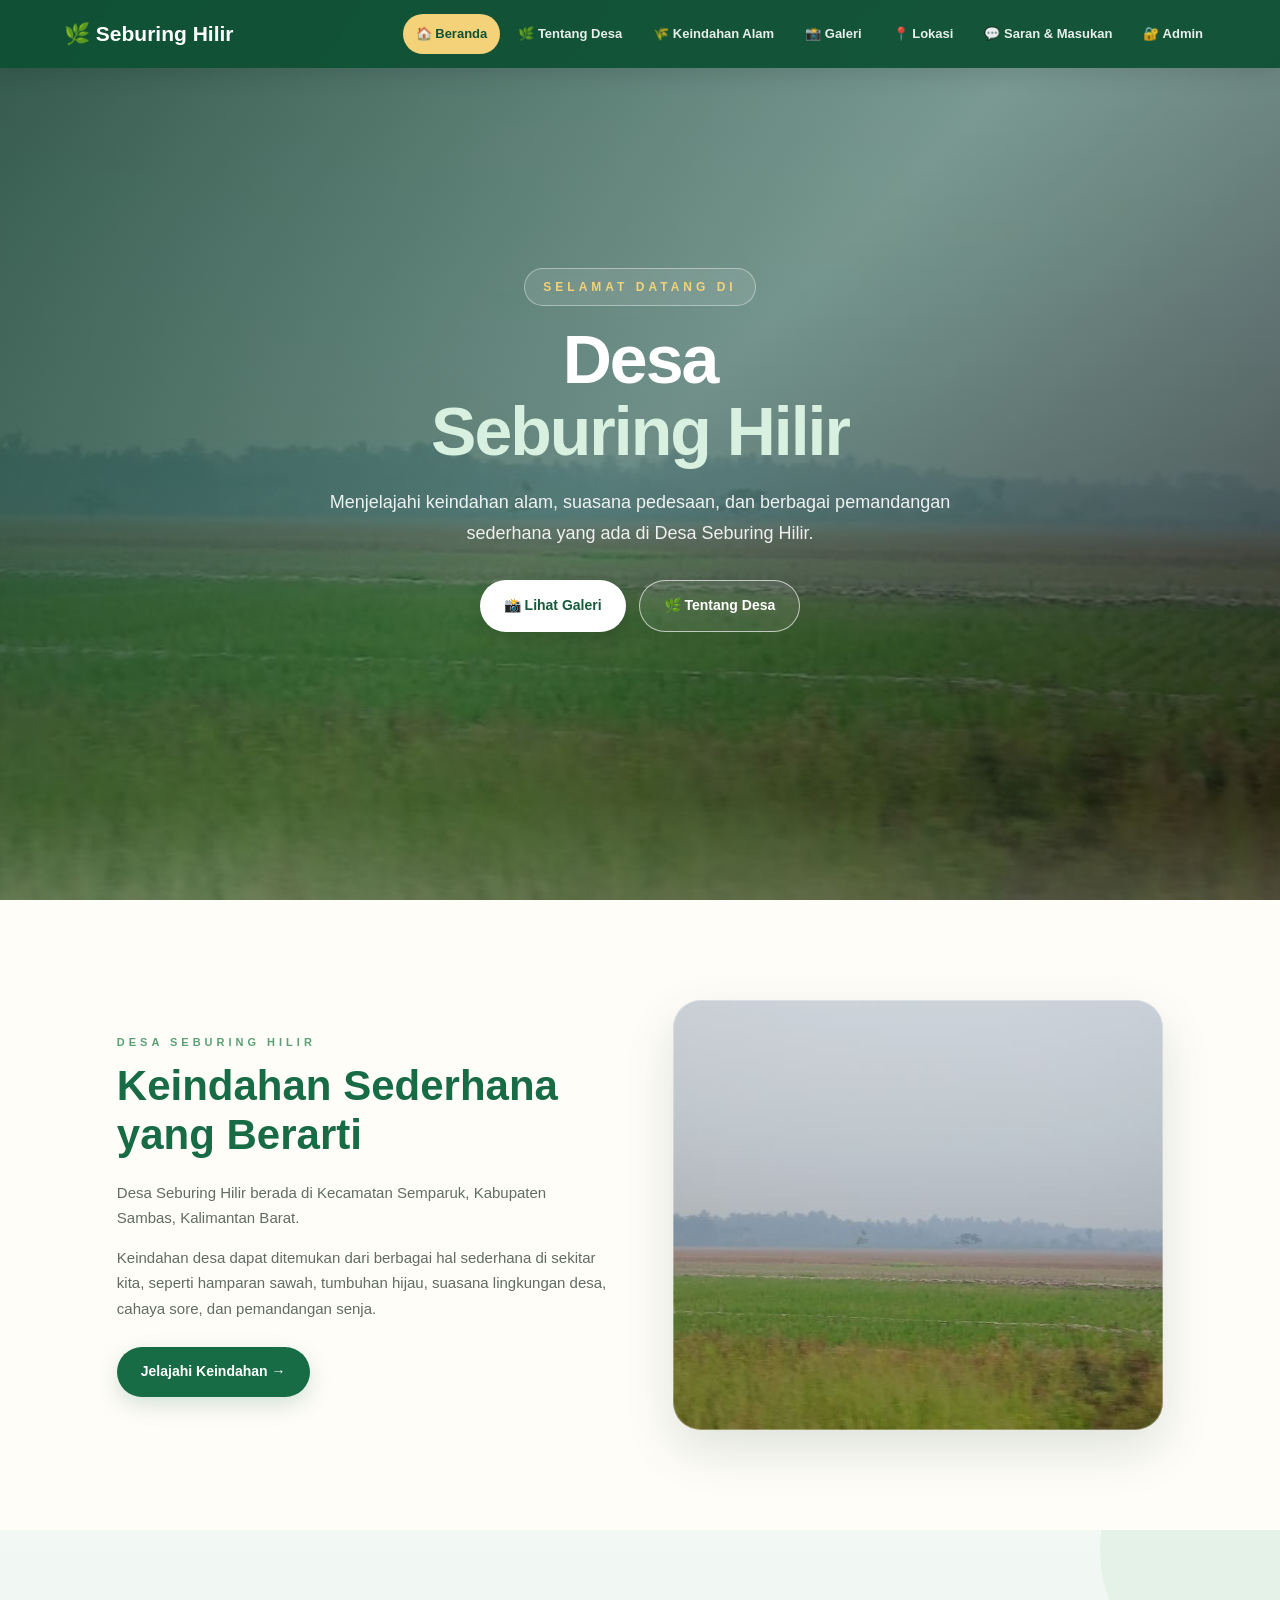
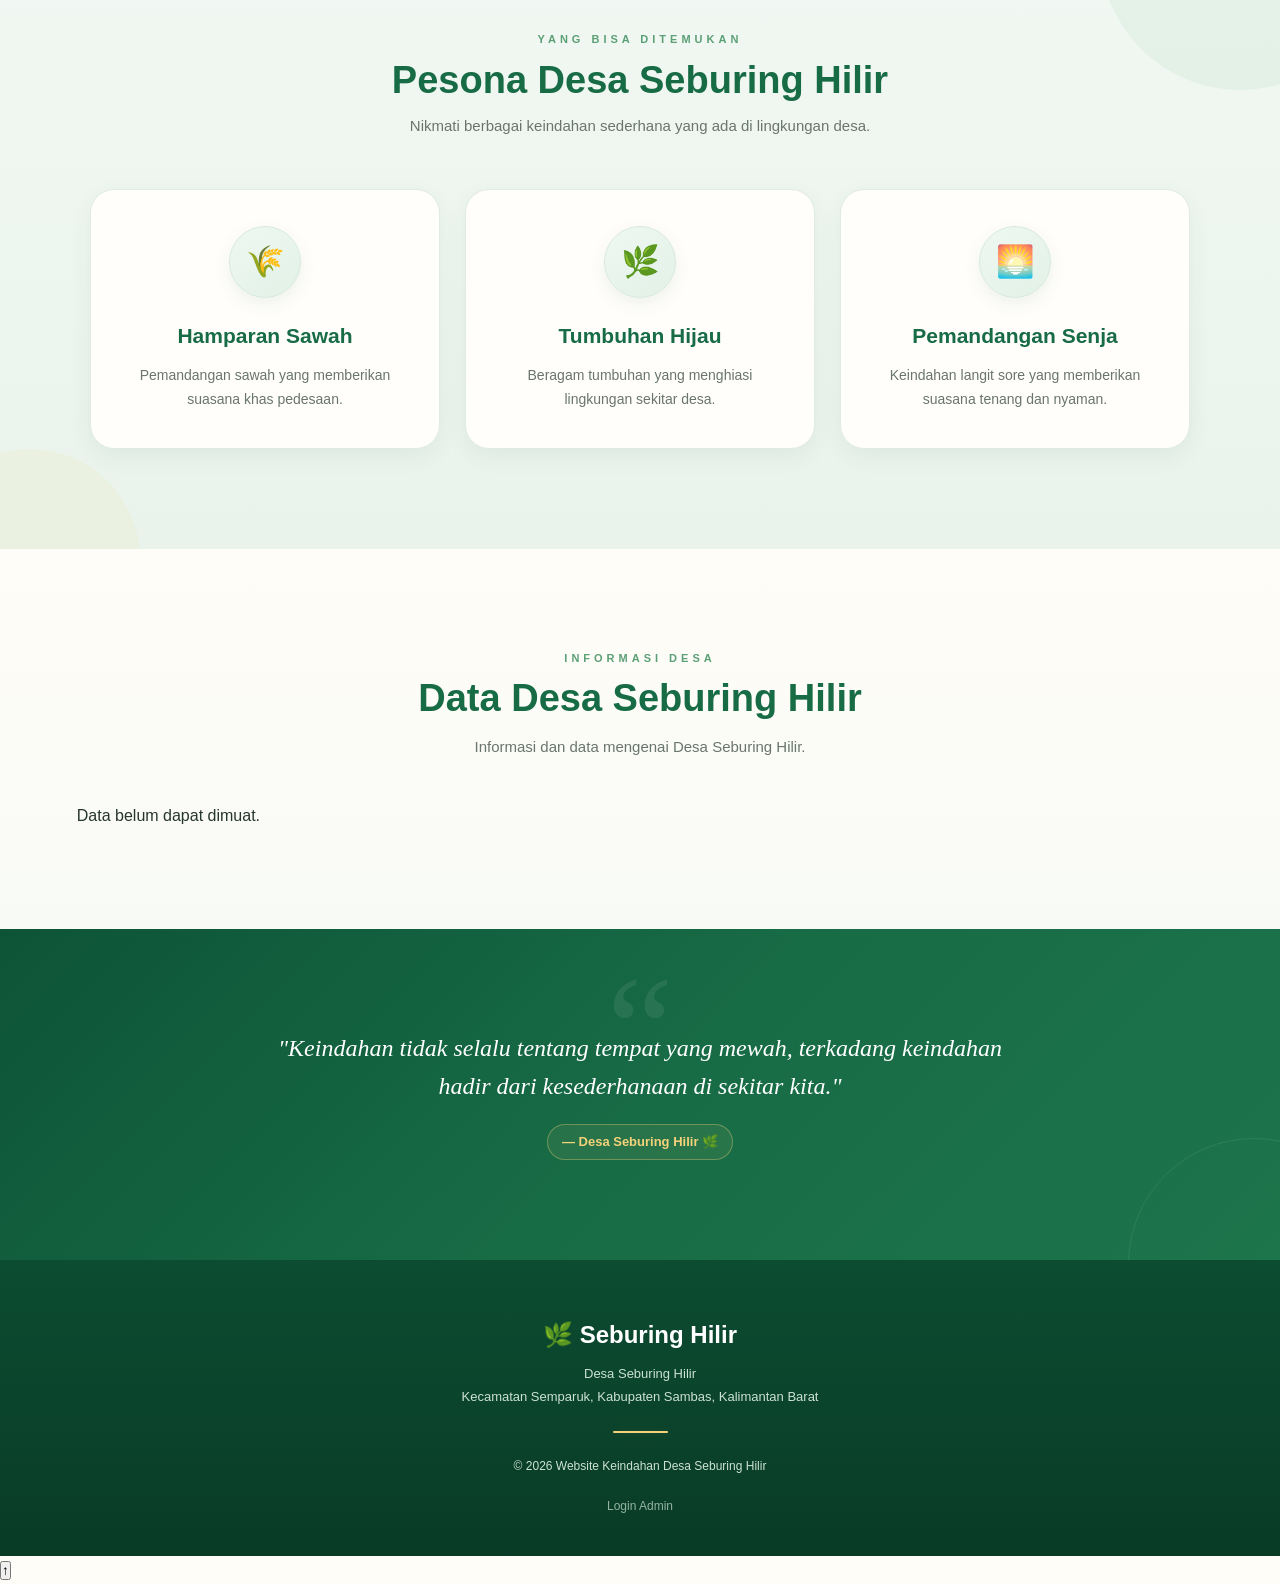
==== commit 00b553e8: "Fix HTML encoding issues in index.html" ====
--- a/index.html
+++ b/index.html
@@ -13,7 +13,7 @@
     <!-- Menghubungkan CSS -->
     <link rel="stylesheet" href="style.css">
 
-    <!-- IKON WEBSITE / FAVICON -->
+    <!-- Ikon website -->
     <link rel="icon"
           type="image/svg+xml"
           href="favicon.svg">
@@ -53,7 +53,10 @@
             📍 Lokasi
         </a>
 
-        <!-- MENU ADMIN -->
+        <a href="saran.html">
+            💬 Saran & Masukan
+        </a>
+
         <a href="login.html">
             🔐 Admin
         </a>
@@ -172,7 +175,7 @@
     <div class="feature-container">
 
 
-        <!-- CARD 1 -->
+        <!-- Card 1 -->
 
         <div class="feature-card">
 
@@ -192,7 +195,7 @@
         </div>
 
 
-        <!-- CARD 2 -->
+        <!-- Card 2 -->
 
         <div class="feature-card">
 
@@ -212,7 +215,7 @@
         </div>
 
 
-        <!-- CARD 3 -->
+        <!-- Card 3 -->
 
         <div class="feature-card">
 
@@ -263,120 +266,6 @@
 </section>
 
 
-<!-- ================= SARAN & MASUKAN ================= -->
-
-<section class="saran-section">
-
-    <div class="saran-container">
-
-        <p class="small-title">
-            SUARA MASYARAKAT
-        </p>
-
-        <h2>
-            Saran & Masukan Masyarakat
-        </h2>
-
-        <p class="saran-description">
-            Sampaikan saran, masukan, atau ide untuk membantu
-            memberikan informasi dan pengembangan desa.
-        </p>
-
-
-        <form id="saranForm" class="saran-form">
-
-
-            <div class="saran-form-group">
-
-                <label for="namaSaran">
-                    Nama
-                </label>
-
-                <input
-                    type="text"
-                    id="namaSaran"
-                    name="nama"
-                    placeholder="Masukkan nama"
-                    required
-                >
-
-            </div>
-
-
-            <div class="saran-form-group">
-
-                <label for="kategoriSaran">
-                    Kategori
-                </label>
-
-                <select
-                    id="kategoriSaran"
-                    name="kategori"
-                    required
-                >
-
-                    <option value="">
-                        Pilih kategori
-                    </option>
-
-                    <option value="Saran">
-                        Saran
-                    </option>
-
-                    <option value="Masukan">
-                        Masukan
-                    </option>
-
-                    <option value="Ide">
-                        Ide
-                    </option>
-
-                    <option value="Lainnya">
-                        Lainnya
-                    </option>
-
-                </select>
-
-            </div>
-
-
-            <div class="saran-form-group">
-
-                <label for="pesanSaran">
-                    Pesan
-                </label>
-
-                <textarea
-                    id="pesanSaran"
-                    name="pesan"
-                    rows="5"
-                    placeholder="Tuliskan saran atau masukan kamu..."
-                    required
-                ></textarea>
-
-            </div>
-
-
-            <button
-                type="submit"
-                class="saran-button"
-            >
-                Kirim Masukan
-            </button>
-
-
-            <p
-                id="statusSaran"
-                class="status-saran"
-            ></p>
-
-        </form>
-
-    </div>
-
-</section>
-
-
 <!-- ================= AJAKAN ================= -->
 
 <section class="quote">
